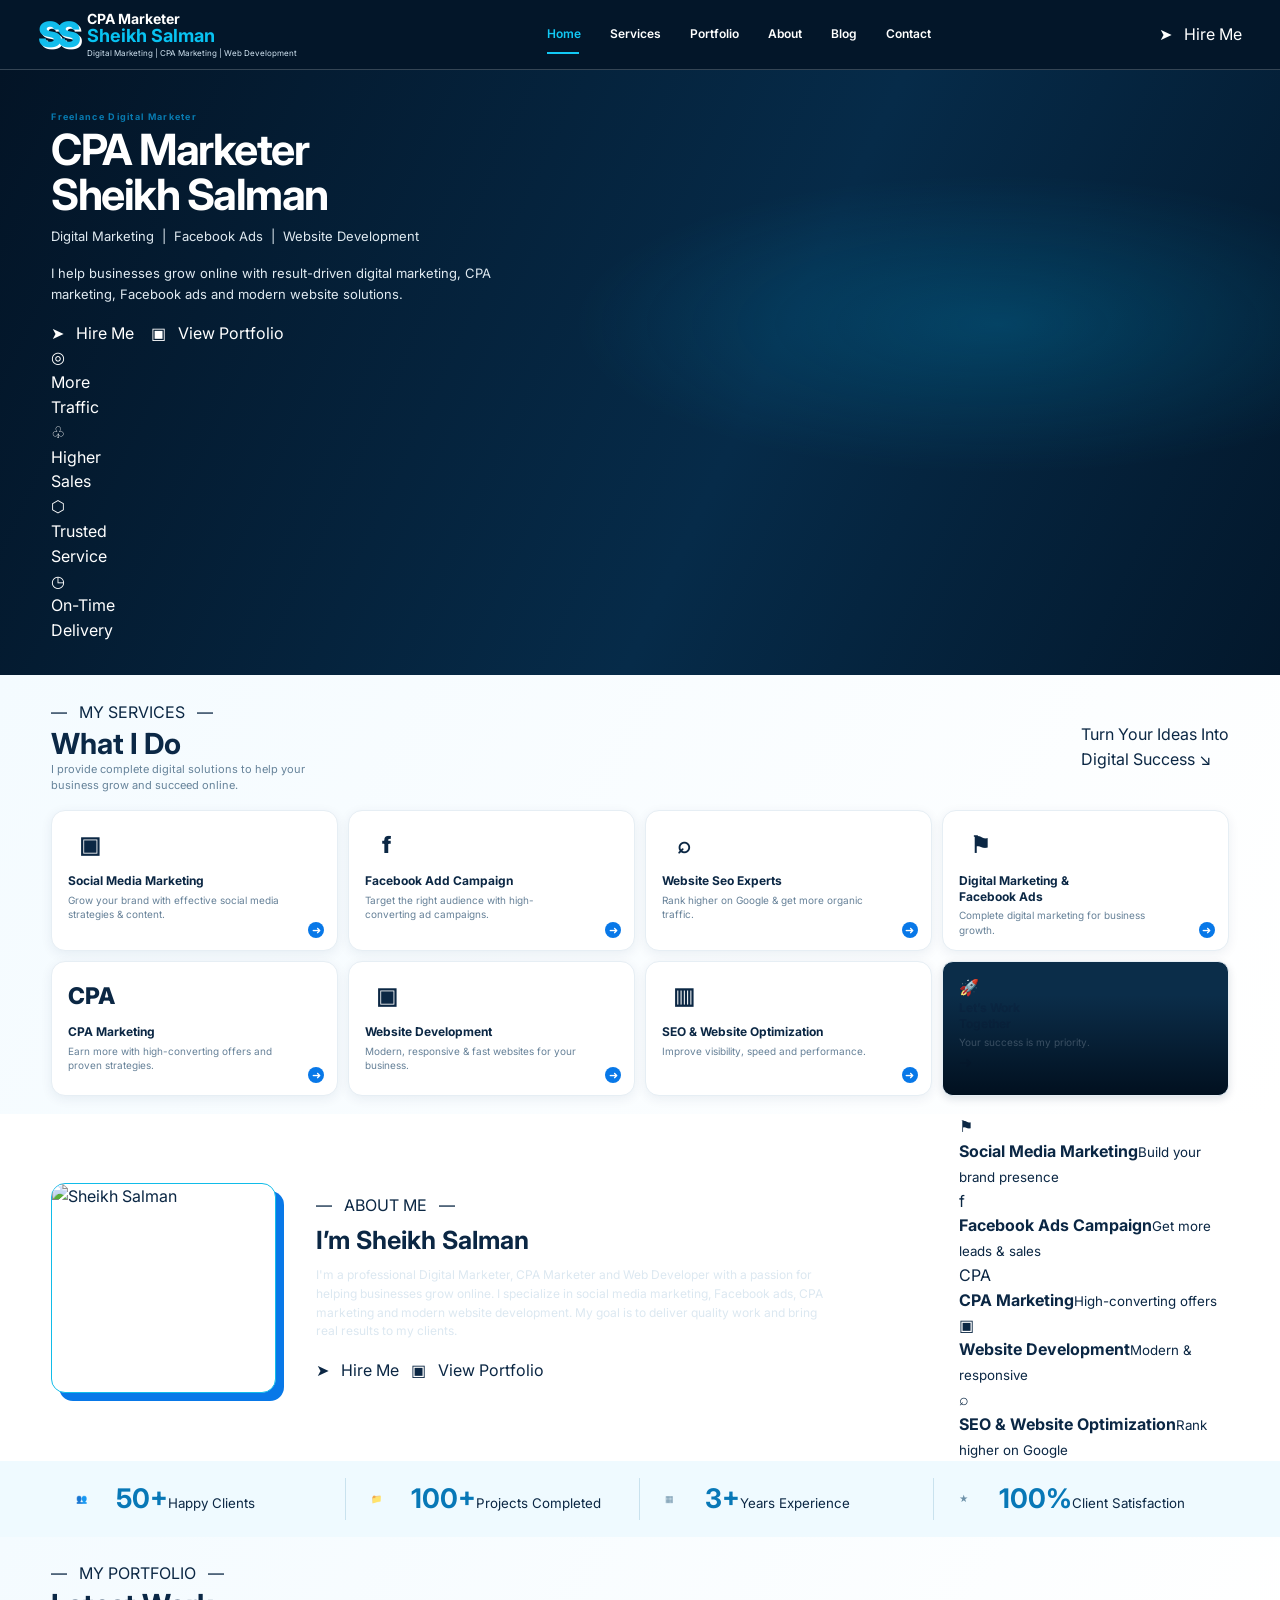
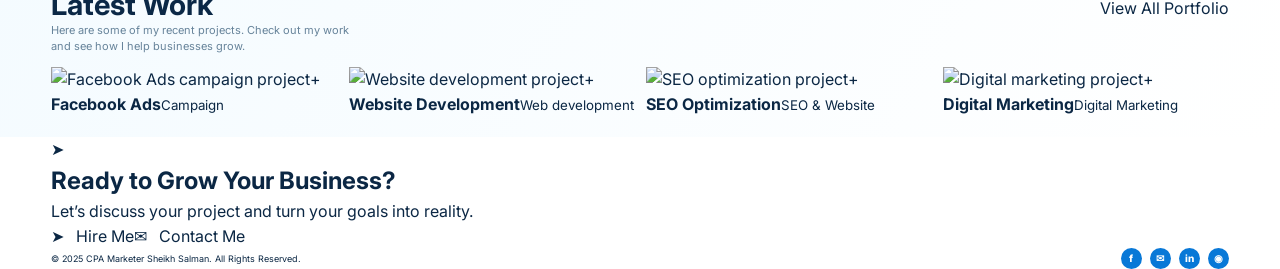
==== index.html @ 506dff0a "Refactor index.html and remove unused scripts Removed Google Analytics and Firebase login scripts. U" ====
<!DOCTYPE html>
<html lang="en">
<head>
  <meta charset="UTF-8">
  <meta name="viewport" content="width=device-width, initial-scale=1.0">
  <meta name="description" content="CPA Marketer Sheikh Salman — Digital Marketing, Facebook Ads, CPA Marketing and Website Development.">
  <meta name="theme-color" content="#031a2d">
  <title>CPA Marketer Sheikh Salman | Digital Marketing</title>
  <link rel="preconnect" href="https://fonts.googleapis.com">
  <link rel="preconnect" href="https://fonts.gstatic.com" crossorigin>
  <link href="https://fonts.googleapis.com/css2?family=Inter:wght@400;500;600;700;800&display=swap" rel="stylesheet">
  <link rel="stylesheet" href="style.css">
</head>
<body>
  <header class="site-header">
    <div class="container nav-wrap">
      <a class="brand" href="#home" aria-label="CPA Marketer Sheikh Salman home">
        <span class="brand-mark">SS</span>
        <span class="brand-copy"><strong>CPA Marketer</strong><b>Sheikh Salman</b><small>Digital Marketing | CPA Marketing | Web Development</small></span>
      </a>
      <button class="menu-toggle" aria-label="Toggle navigation" aria-expanded="false">☰</button>
      <nav class="main-nav" aria-label="Main navigation">
        <a class="active" href="#home">Home</a><a href="#services">Services</a><a href="#portfolio">Portfolio</a><a href="#about">About</a><a href="#blog">Blog</a><a href="#contact">Contact</a>
      </nav>
      <a class="button button-primary nav-hire" href="#contact">➤ &nbsp; Hire Me</a>
    </div>
  </header>

  <main>
    <section class="hero" id="home">
      <div class="hero-bg"></div>
      <div class="container hero-inner">
        <div class="hero-copy">
          <span class="eyebrow"><i></i> Freelance Digital Marketer</span>
          <h1>CPA Marketer<br><span>Sheikh Salman</span></h1>
          <p class="hero-specialties">Digital Marketing&nbsp; | &nbsp;Facebook Ads&nbsp; | &nbsp;Website Development</p>
          <p class="hero-description">I help businesses grow online with result-driven digital marketing, CPA marketing, Facebook ads and modern website solutions.</p>
          <div class="hero-actions"><a class="button button-primary" href="#contact">➤ &nbsp; Hire Me</a><a class="button button-outline" href="#portfolio">▣ &nbsp; View Portfolio</a></div>
          <div class="benefits">
            <div><span>◎</span><p>More<br>Traffic</p></div><div><span>♧</span><p>Higher<br>Sales</p></div><div><span>⬡</span><p>Trusted<br>Service</p></div><div><span>◷</span><p>On-Time<br>Delivery</p></div>
          </div>
        </div>
        <div class="hero-person" role="img" aria-label="Digital marketer working at a laptop"></div>
      </div>
    </section>

    <section class="services section-light" id="services">
      <div class="container">
        <div class="section-heading">
          <div><span class="section-kicker">— &nbsp; MY SERVICES &nbsp; —</span><h2>What <span>I Do</span></h2><p>I provide complete digital solutions to help your<br class="desktop-only"> business grow and succeed online.</p></div>
          <div class="hand-note">Turn Your Ideas Into<br>Digital Success <span>↘</span></div>
        </div>
        <div class="service-grid">
          <article class="service-card"><span class="service-icon social">▣</span><h3>Social Media Marketing</h3><p>Grow your brand with effective social media strategies &amp; content.</p><a href="#contact" aria-label="Social Media Marketing details">➜</a></article>
          <article class="service-card"><span class="service-icon facebook">f</span><h3>Facebook Add Campaign</h3><p>Target the right audience with high-converting ad campaigns.</p><a href="#contact" aria-label="Facebook Add Campaign details">➜</a></article>
          <article class="service-card"><span class="service-icon seo">⌕</span><h3>Website Seo Experts</h3><p>Rank higher on Google &amp; get more organic traffic.</p><a href="#contact" aria-label="Website SEO details">➜</a></article>
          <article class="service-card"><span class="service-icon ads">⚑</span><h3>Digital Marketing &amp;<br>Facebook Ads</h3><p>Complete digital marketing for business growth.</p><a href="#contact" aria-label="Digital Marketing details">➜</a></article>
          <article class="service-card"><span class="service-icon cpa">CPA</span><h3>CPA Marketing</h3><p>Earn more with high-converting offers and proven strategies.</p><a href="#contact" aria-label="CPA Marketing details">➜</a></article>
          <article class="service-card"><span class="service-icon web">▣</span><h3>Website Development</h3><p>Modern, responsive &amp; fast websites for your business.</p><a href="#contact" aria-label="Website Development details">➜</a></article>
          <article class="service-card"><span class="service-icon optimize">▥</span><h3>SEO &amp; Website Optimization</h3><p>Improve visibility, speed and performance.</p><a href="#contact" aria-label="SEO Optimization details">➜</a></article>
          <a class="service-card work-card" href="#contact"><span class="rocket">🚀</span><h3>Let’s Work<br>Together</h3><p>Your success is my priority.</p><span class="round-arrow">➜</span></a>
        </div>
      </div>
    </section>

    <section class="about" id="about">
      <div class="container about-layout">
        <div class="about-photo"><img src="assets/about-portrait.jpg" alt="Sheikh Salman"><span>Sheikh Salman</span></div>
        <div class="about-copy"><span class="section-kicker">— &nbsp; ABOUT ME &nbsp; —</span><h2>I’m <span>Sheikh Salman</span></h2><p>I'm a professional Digital Marketer, CPA Marketer and Web Developer with a passion for helping businesses grow online. I specialize in social media marketing, Facebook ads, CPA marketing and modern website development. My goal is to deliver quality work and bring real results to my clients.</p><div class="about-actions"><a class="button button-primary" href="#contact">➤ &nbsp; Hire Me</a><a class="button button-outline" href="#portfolio">▣ &nbsp; View Portfolio</a></div></div>
        <div class="about-services">
          <div><span class="mini-icon pink">⚑</span><p><b>Social Media Marketing</b><small>Build your brand presence</small></p></div>
          <div><span class="mini-icon blue">f</span><p><b>Facebook Ads Campaign</b><small>Get more leads &amp; sales</small></p></div>
          <div><span class="mini-icon green">CPA</span><p><b>CPA Marketing</b><small>High-converting offers</small></p></div>
          <div><span class="mini-icon purple">▣</span><p><b>Website Development</b><small>Modern &amp; responsive</small></p></div>
          <div><span class="mini-icon orange">⌕</span><p><b>SEO &amp; Website Optimization</b><small>Rank higher on Google</small></p></div>
        </div>
      </div>
    </section>

    <section class="stats">
      <div class="container stats-grid"><div><span>👥</span><p><b>50+</b><small>Happy Clients</small></p></div><div><span>📁</span><p><b>100+</b><small>Projects Completed</small></p></div><div><span>▦</span><p><b>3+</b><small>Years Experience</small></p></div><div><span>★</span><p><b>100%</b><small>Client Satisfaction</small></p></div></div>
    </section>

    <section class="portfolio section-light" id="portfolio">
      <div class="container">
        <div class="portfolio-heading"><div><span class="section-kicker">— &nbsp; MY PORTFOLIO &nbsp; —</span><h2>Latest Work</h2><p>Here are some of my recent projects. Check out my work<br class="desktop-only"> and see how I help businesses grow.</p></div><a class="button button-small" href="#contact">View All Portfolio</a></div>
        <div class="portfolio-grid">
          <a class="portfolio-card" href="#contact"><img src="assets/portfolio-facebook.jpg" alt="Facebook Ads campaign project"><span class="plus">+</span><div><b>Facebook Ads</b><small>Campaign</small></div></a>
          <a class="portfolio-card" href="#contact"><img src="assets/portfolio-web.jpg" alt="Website development project"><span class="plus">+</span><div><b>Website Development</b><small>Web development</small></div></a>
          <a class="portfolio-card" href="#contact"><img src="assets/portfolio-seo.jpg" alt="SEO optimization project"><span class="plus">+</span><div><b>SEO Optimization</b><small>SEO &amp; Website</small></div></a>
          <a class="portfolio-card" href="#contact"><img src="assets/portfolio-marketing.jpg" alt="Digital marketing project"><span class="plus">+</span><div><b>Digital Marketing</b><small>Digital Marketing</small></div></a>
        </div>
      </div>
    </section>

    <section class="contact-strip" id="contact"><div class="container contact-inner"><span class="paper-plane">➤</span><div><h2>Ready to Grow Your Business?</h2><p>Let’s discuss your project and turn your goals into reality.</p></div><div class="contact-actions"><a class="button button-primary" href="https://wa.me/8801337178933" target="_blank" rel="noopener">➤ &nbsp; Hire Me</a><a class="button button-outline" href="mailto:sheikhsalman5896@gmail.com">✉ &nbsp; Contact Me</a></div></div></section>
  </main>

  <footer class="footer" id="blog"><div class="container footer-inner"><p>© 2025 CPA Marketer Sheikh Salman. All Rights Reserved.</p><div class="social-links"><a href="https://www.facebook.com/share/1DzLzzi6yG/" target="_blank" rel="noopener" aria-label="Facebook">f</a><a href="mailto:sheikhsalman5896@gmail.com" aria-label="Email">✉</a><a href="#" aria-label="LinkedIn">in</a><a href="#" aria-label="WhatsApp">◉</a></div></div></footer>
  <script>
    const toggle = document.querySelector('.menu-toggle');
    const nav = document.querySelector('.main-nav');
    toggle.addEventListener('click', () => {
      const opened = nav.classList.toggle('open');
      toggle.setAttribute('aria-expanded', String(opened));
    });
    nav.querySelectorAll('a').forEach(link => link.addEventListener('click', () => {
      nav.classList.remove('open');
      toggle.setAttribute('aria-expanded', 'false');
    }));
  </script>
</body>
</html>
---- style.css ----
@import url('https://fonts.googleapis.com/css2?family=Inter:wght@400;500;600;700;800;900&display=swap');
:root{--navy:#031a30;--navy2:#052641;--cyan:#08b9ed;--blue:#0878e8;--ink:#0b2744;--muted:#55718a;--pale:#f4faff;--white:#fff}
*{box-sizing:border-box;margin:0;padding:0}
html{scroll-behavior:smooth;scroll-padding-top:85px}
body{font-family:Inter,Arial,sans-serif;color:var(--ink);background:#fff;line-height:1.55}
a{text-decoration:none;color:inherit}
.container{width:min(1180px,92%);margin:auto}
.site-header{height:70px;background:#031629;color:#fff;border-bottom:1px solid rgba(255,255,255,.2);position:sticky;top:0;z-index:50}
.nav-wrap{width:min(1240px,94%);height:100%;margin:auto;display:flex;align-items:center;justify-content:space-between;gap:18px}
.brand{display:flex;align-items:center;gap:11px;min-width:280px}
.brand-mark{font-size:35px;font-weight:900;letter-spacing:-5px;color:#11bdec;text-shadow:2px 2px #fff}
.brand-copy{display:flex;flex-direction:column;line-height:1.1}
.brand-copy strong{font-size:14px}.brand-copy b{font-size:18px;color:#08c3f2}.brand-copy small{font-size:8px;color:#d1e4f2;margin-top:3px}
.main-nav{display:flex;align-items:center;gap:29px;font-size:12px;font-weight:600}
.main-nav a{padding:25px 0;position:relative}.main-nav a:hover,.main-nav a.active{color:#12c9f5}.main-nav a.active:after{content:"";height:2px;width:32px;background:#12c9f5;position:absolute;bottom:15px;left:0}
.nav-cta,.btn{display:inline-flex;align-items:center;justify-content:center;gap:7px;border-radius:30px;font-size:12px;font-weight:700;transition:.2s}
.nav-cta{background:linear-gradient(110deg,#08b9ee,#0788ed);color:#fff;padding:10px 20px;white-space:nowrap}
.auth-area{color:#fff}.login-link{border:1px solid #1cbce8;background:transparent;color:#fff;border-radius:20px;padding:7px 12px;font-size:11px;cursor:pointer}.user-label{font-size:10px;margin-right:7px}
.menu-toggle{display:none;background:none;border:0;color:#fff;font-size:26px}
.hero{min-height:390px;position:relative;color:#fff;background:radial-gradient(ellipse at 78% 42%,rgba(0,173,230,.22),transparent 30%),linear-gradient(115deg,#031426 0%,#062b49 58%,#03182c 100%);display:flex;align-items:center;overflow:hidden}
.hero-shade{position:absolute;inset:0;background:linear-gradient(90deg,rgba(1,18,34,.92) 0%,rgba(1,20,38,.82) 42%,rgba(1,20,38,.12) 100%)}
.hero-content{position:relative;z-index:2;display:flex;align-items:center;min-height:390px}
.hero-copy{max-width:570px;padding:32px 0}
.availability{display:inline-flex;align-items:center;gap:8px;padding:5px 14px;border-radius:20px;background:rgba(0,180,220,.18);color:#18d4f6;font-size:11px;margin-bottom:12px}
.availability i{width:8px;height:8px;border-radius:50%;background:#16d77b;box-shadow:0 0 0 4px rgba(22,215,123,.12)}
.hero h1{font-size:43px;line-height:1.04;letter-spacing:-1.5px;margin-bottom:6px}.hero h1 em,.section-heading h2 em,.about-copy h2 em{font-style:normal;color:#08bdec}
.hero h2{font-size:14px;font-weight:600;margin:9px 0}.hero h2 span{color:#08c8f5;padding:0 3px}
.hero-copy>p{font-size:13px;line-height:1.55;color:#e0eaf1;max-width:440px;margin:10px 0 17px}
.hero-actions,.about-actions,.cta-actions{display:flex;gap:17px;flex-wrap:wrap}
.btn{padding:11px 24px;min-width:120px}.btn-primary{background:linear-gradient(110deg,#08bdec,#0788ed);color:#fff;border:1px solid transparent}.btn-primary:hover,.nav-cta:hover{filter:brightness(1.12);transform:translateY(-2px)}
.btn-outline{border:1px solid #fff;color:#fff;background:rgba(1,17,31,.2)}.btn-outline:hover{background:#fff;color:var(--navy)}
.hero-benefits{display:flex;gap:0;margin-top:23px}.hero-benefits>div{display:flex;align-items:center;gap:8px;padding:0 15px;border-right:1px solid rgba(255,255,255,.22);font-size:10px;line-height:1.25}.hero-benefits>div:first-child{padding-left:0}.hero-benefits>div:last-child{border:0}.hero-benefits b{font-size:27px;color:#08c7f3}
.hero-portrait{position:absolute;z-index:1;right:4%;bottom:0;height:96%;width:min(38%,420px);object-fit:cover;object-position:center 12%;background:#fff;border:2px solid rgba(8,185,237,.65);border-bottom:0;border-radius:24px 24px 0 0;box-shadow:0 0 35px rgba(0,0,0,.22)}
.section-light{background:linear-gradient(120deg,#f4fbff,#fff)}
.services{padding:25px 0 18px}.section-heading,.portfolio-heading{display:flex;align-items:center;justify-content:space-between;margin-bottom:16px}
.eyebrow{font-size:9px;letter-spacing:1.3px;color:#087bb1;font-weight:700}
.section-heading h2,.portfolio-heading h2{font-size:29px;line-height:1.15;margin:2px 0;color:#0b2846}.section-heading p,.portfolio-heading p{font-size:11px;color:#66839a;line-height:1.45}

.service-grid{display:grid;grid-template-columns:repeat(4,1fr);gap:10px}
.service-card{min-height:135px;background:#fff;border:1px solid #e6eef4;border-radius:14px;padding:13px 16px;box-shadow:0 3px 12px rgba(10,48,78,.07);position:relative;transition:.2s}
.service-card:hover{transform:translateY(-4px);box-shadow:0 8px 20px rgba(10,48,78,.12)}
.service-icon{width:43px;height:43px;border-radius:50%;display:grid;place-items:center;font-size:23px;font-weight:800;margin-bottom:6px;box-shadow:inset 0 0 0 5px rgba(255,255,255,.55)}
.icon-social{background:#c9e8ff;color:#087ce5}.icon-facebook{background:#d5e8ff;color:#0868db;font-size:30px}.icon-seo{background:#c8f7fa;color:#0785ba}.icon-ads{background:#f0d8ff}.icon-cpa{background:#c8f7dc;color:#05a65a;font-size:13px}.icon-web{background:#e4d7ff;color:#7140d9}.icon-growth{background:#ffe3c2;color:#e77b0a}
.service-card h3{font-size:12px;line-height:1.3;margin-bottom:4px}.service-card p{font-size:10px;line-height:1.45;color:#668198;max-width:220px;padding-right:8px}.service-card>a:not(.round-arrow),.service-card> a{position:absolute;right:13px;bottom:12px;background:#0878e8;color:#fff;width:16px;height:16px;border-radius:50%;display:grid;place-items:center;font-size:11px}
.service-invite{border:1px solid #91d9f4;background:#f1fbff;text-align:center;display:flex;flex-direction:column;align-items:center;justify-content:center}.service-invite .rocket{font-size:27px}.service-invite h3{font-size:16px}.service-invite p{padding:0}.service-invite .round-arrow{position:static;width:25px;height:25px;font-size:15px;margin-top:7px}
.about-section{background:linear-gradient(110deg,#031a30,#052b49);color:#fff;padding:22px 0}
.about-layout{display:grid;grid-template-columns:225px 1fr 270px;gap:40px;align-items:center}
.about-photo{height:210px;border-radius:14px;overflow:hidden;position:relative;border:1px solid #11bce9;background:#fff;box-shadow:8px 8px 0 #0878e8}.about-photo img{width:100%;height:100%;display:block;object-fit:cover;object-position:center 12%}

.about-copy .eyebrow{color:#18c9ef}.about-copy h2{font-size:25px;margin:3px 0 7px}.about-copy p{font-size:12px;line-height:1.55;color:#dce8f1;max-width:520px}.about-actions{margin-top:17px;gap:12px}.about-actions .btn{padding:9px 19px}
.skill-list{display:grid;gap:9px}.skill-list>div{display:flex;align-items:center;gap:12px}.skill-icon{font-style:normal;width:36px;height:36px;display:grid;place-items:center;border-radius:12px;font-size:17px;font-weight:800;color:#fff}.skill-icon.pink{background:#e843a9}.skill-icon.blue{background:#0877dc;font-size:26px}.skill-icon.green{background:#08b66c;font-size:10px}.skill-icon.purple{background:#7651df}.skill-icon.orange{background:#ef8b20}.skill-list span{display:flex;flex-direction:column}.skill-list b{font-size:11px}.skill-list small{font-size:9px;color:#c1d5e3}
.stats{background:#effaff;padding:17px 0}.stats-grid{display:grid;grid-template-columns:repeat(4,1fr)}.stats-grid>div{display:grid;grid-template-columns:40px auto;grid-template-rows:auto auto;align-items:center;padding:0 25px;border-right:1px solid #c9e2ee}.stats-grid>div:last-child{border:0}.stats-grid b{grid-row:1/3;font-size:27px;color:#0878b7}.stats-grid strong{font-size:19px;line-height:1.2}.stats-grid span{font-size:9px;color:#6d91a9}
.portfolio{padding:24px 0 20px}.portfolio-heading{margin-bottom:12px}.btn-small-outline{border:1px solid #0878e8;color:#0878e8;padding:8px 19px;font-size:10px}
.portfolio-grid{display:grid;grid-template-columns:repeat(4,1fr);gap:12px}.work-card{height:115px;border-radius:11px;overflow:hidden;position:relative;background-color:#0b2d49;background-size:cover;background-position:center;box-shadow:0 3px 9px rgba(0,30,60,.13)}
.work-card:before{content:"";position:absolute;inset:0;background:linear-gradient(0deg,rgba(0,13,27,.9),transparent 75%)}.work-one{background-image:url('portfolio-1.jpg'),linear-gradient(135deg,#087ab7,#09233e)}.work-two{background-image:url('portfolio-2.jpg'),linear-gradient(135deg,#176e95,#071e36)}.work-three{background-image:url('portfolio-3.jpg'),linear-gradient(135deg,#4389a8,#10233a)}.work-four{background-image:radial-gradient(circle at 72% 28%,rgba(14,197,240,.6),transparent 24%),linear-gradient(135deg,#0c7eb4,#071e36)}
.work-card>div{position:absolute;bottom:9px;left:12px;color:#fff;display:flex;flex-direction:column;font-size:10px;line-height:1.35}.work-card small{font-size:9px;color:#d2e3ed}.work-plus{position:absolute;right:8px;top:7px;background:#042844;color:#fff;border-radius:50%;width:22px;height:22px;text-align:center;line-height:22px;z-index:1}
.blog-strip{background:#f0faff;padding:10px 0}.blog-inner{display:flex;align-items:center;gap:18px;font-size:11px}.blog-inner p{font-weight:700}.blog-inner>a{color:#0878e8;font-weight:700;margin-left:auto}
.contact-cta{background:linear-gradient(110deg,#031a30,#053253);color:#fff;padding:17px 0;border-bottom:1px solid #0878b8}.cta-inner{display:flex;align-items:center;justify-content:space-between;gap:20px}.cta-copy{display:flex;align-items:center;gap:14px}.cta-plane{font-size:34px;color:#08bdec}.cta-copy span:last-child{display:flex;flex-direction:column}.cta-copy b{font-size:14px}.cta-copy small{font-size:10px;color:#d2e2ed}.cta-actions{gap:12px}.cta-actions .btn{min-width:155px;padding:9px 18px}
.site-footer{background:#031629;color:#d8e6ef;padding:12px 0}.footer-inner{display:flex;align-items:center;justify-content:space-between;font-size:9px}.social-links{display:flex;gap:8px}.social-links a{width:21px;height:21px;border-radius:50%;background:#0878d7;color:#fff;display:grid;place-items:center;font-weight:800;font-size:10px}

@media(max-width:1000px){.brand{min-width:220px}.main-nav{gap:15px}.about-layout{grid-template-columns:190px 1fr 230px;gap:22px}.hero{background-position:58% center}}
@media(max-width:760px){.site-header{height:64px}.brand{min-width:0}.brand-mark{font-size:29px}.brand-copy strong{font-size:11px}.brand-copy b{font-size:15px}.brand-copy small{font-size:7px}.menu-toggle{display:block;margin-left:auto}.main-nav{display:none;position:absolute;top:64px;left:0;right:0;background:#031629;padding:10px 5%;flex-direction:column;align-items:stretch;gap:0;box-shadow:0 8px 15px #0018}.main-nav.open{display:flex}.main-nav a{padding:11px 5px;border-bottom:1px solid #17344c}.main-nav a.active:after{display:none}.nav-cta{padding:8px 12px;font-size:10px}.auth-area{display:none}
.hero,.hero-content{min-height:470px}.hero-portrait{right:0;width:52%;height:78%;opacity:.48;border-radius:18px 0 0 0}.hero-shade{background:linear-gradient(90deg,rgba(1,18,34,.98) 0%,rgba(1,20,38,.88) 58%,rgba(1,20,38,.48) 100%)}.hero-copy{max-width:480px;position:relative;z-index:2}.hero h1{font-size:37px}.hero h2{font-size:12px}.hero-copy>p{font-size:12px;max-width:390px}.hero-benefits>div{padding:0 9px;font-size:9px}.hero-benefits b{font-size:22px}
.service-grid{grid-template-columns:repeat(2,1fr)}.service-card{min-height:145px}.hand-note{display:none}
.about-layout{grid-template-columns:155px 1fr;gap:20px}.about-photo{height:190px}.skill-list{grid-column:1/-1;grid-template-columns:repeat(2,1fr);gap:12px}.about-copy h2{font-size:22px}.about-copy p{font-size:11px}
.stats-grid>div{padding:0 10px;grid-template-columns:30px auto}.stats-grid b{font-size:21px}.stats-grid strong{font-size:16px}.stats-grid span{font-size:8px}
.portfolio-grid{grid-template-columns:repeat(2,1fr)}.work-card{height:125px}.blog-inner{flex-wrap:wrap;gap:5px 12px}.blog-inner>a{margin-left:0}
.cta-inner{align-items:flex-start;flex-direction:column}.cta-actions{width:100%}.cta-actions .btn{flex:1}.footer-inner{gap:12px;flex-wrap:wrap}
}
@media(max-width:430px){.brand-copy small{max-width:175px;white-space:nowrap;overflow:hidden;text-overflow:ellipsis}.nav-cta{padding:8px 10px}.nav-cta span{display:none}
.hero,.hero-content{min-height:480px}.hero-portrait{width:58%;height:72%;opacity:.38}.hero h1{font-size:33px}.hero h2{font-size:10px}.hero-benefits{gap:0}.hero-benefits>div{padding:0 6px;gap:4px;font-size:8px}.hero-benefits b{font-size:19px}
.section-heading h2,.portfolio-heading h2{font-size:25px}.service-grid{gap:8px}.service-card{padding:11px;min-height:150px}.service-card h3{font-size:11px}.service-card p{font-size:9px}
.about-layout{grid-template-columns:1fr;gap:16px}.about-photo{width:180px;height:190px;margin:auto}.about-copy{text-align:center}.about-actions{justify-content:center}.skill-list{grid-template-columns:1fr 1fr}.skill-list>div{gap:7px}.skill-icon{width:31px;height:31px;font-size:14px}.skill-list b{font-size:9px}.skill-list small{font-size:8px}
.stats-grid{grid-template-columns:repeat(2,1fr);gap:14px}.stats-grid>div:nth-child(2){border:0}.stats-grid>div{padding:0 8px}
.portfolio-heading{align-items:flex-end}.portfolio-heading p{font-size:9px}.btn-small-outline{padding:7px 10px;font-size:9px;white-space:nowrap}.portfolio-grid{gap:8px}.work-card{height:110px}.cta-actions{gap:8px}.cta-actions .btn{min-width:0;padding:9px 10px;font-size:10px}.footer-inner{justify-content:center;text-align:center}
}
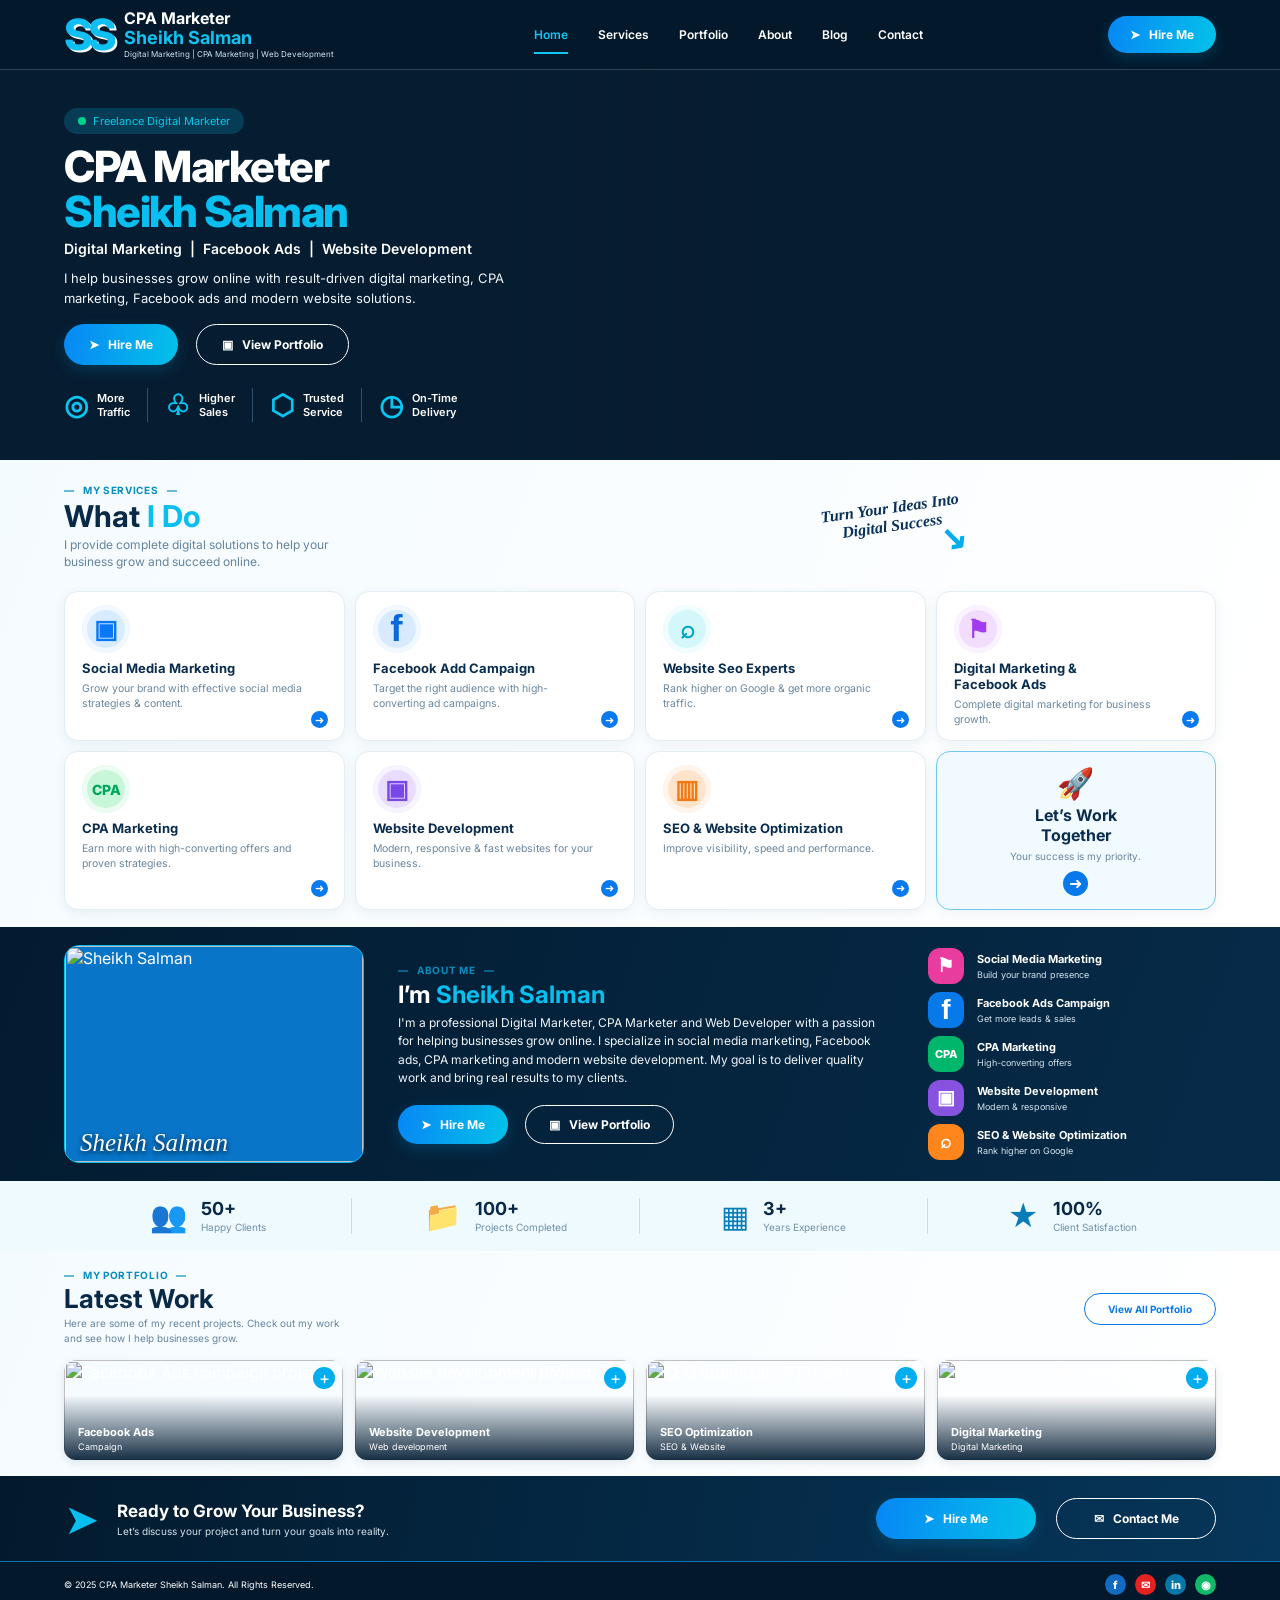
==== commit 6d9155bb: "Fix HTML doctype declaration" ====
--- a/index.html
+++ b/index.html
@@ -1,4 +1,3 @@
-<!DOCTYPE html>
 <html lang="en">
 <head>
   <meta charset="UTF-8">
--- a/style.css
+++ b/style.css
@@ -1,76 +1,104 @@
-@import url('https://fonts.googleapis.com/css2?family=Inter:wght@400;500;600;700;800;900&display=swap');
-:root{--navy:#031a30;--navy2:#052641;--cyan:#08b9ed;--blue:#0878e8;--ink:#0b2744;--muted:#55718a;--pale:#f4faff;--white:#fff}
-*{box-sizing:border-box;margin:0;padding:0}
-html{scroll-behavior:smooth;scroll-padding-top:85px}
-body{font-family:Inter,Arial,sans-serif;color:var(--ink);background:#fff;line-height:1.55}
+*{box-sizing:border-box}
+:root{--navy:#031b30;--navy2:#05243d;--cyan:#08b9ee;--blue:#0875ed;--ink:#102b49;--muted:#66829b;--pale:#f3faff}
+html{scroll-behavior:smooth}
+body{margin:0;font-family:Inter,Arial,sans-serif;color:var(--ink);background:#fff}
 a{text-decoration:none;color:inherit}
-.container{width:min(1180px,92%);margin:auto}
-.site-header{height:70px;background:#031629;color:#fff;border-bottom:1px solid rgba(255,255,255,.2);position:sticky;top:0;z-index:50}
-.nav-wrap{width:min(1240px,94%);height:100%;margin:auto;display:flex;align-items:center;justify-content:space-between;gap:18px}
-.brand{display:flex;align-items:center;gap:11px;min-width:280px}
-.brand-mark{font-size:35px;font-weight:900;letter-spacing:-5px;color:#11bdec;text-shadow:2px 2px #fff}
+.container{width:min(1160px,90%);margin:0 auto}
+.site-header{height:70px;background:#03182b;color:#fff;border-bottom:1px solid rgba(255,255,255,.18);position:relative;z-index:10}
+.nav-wrap{height:100%;display:flex;align-items:center;justify-content:space-between;gap:22px}
+.brand{display:flex;align-items:center;gap:12px;min-width:285px}
+.brand-mark{font-size:43px;line-height:1;font-weight:800;letter-spacing:-5px;color:#10bff1;text-shadow:2px 2px #fff}
 .brand-copy{display:flex;flex-direction:column;line-height:1.1}
-.brand-copy strong{font-size:14px}.brand-copy b{font-size:18px;color:#08c3f2}.brand-copy small{font-size:8px;color:#d1e4f2;margin-top:3px}
-.main-nav{display:flex;align-items:center;gap:29px;font-size:12px;font-weight:600}
-.main-nav a{padding:25px 0;position:relative}.main-nav a:hover,.main-nav a.active{color:#12c9f5}.main-nav a.active:after{content:"";height:2px;width:32px;background:#12c9f5;position:absolute;bottom:15px;left:0}
-.nav-cta,.btn{display:inline-flex;align-items:center;justify-content:center;gap:7px;border-radius:30px;font-size:12px;font-weight:700;transition:.2s}
-.nav-cta{background:linear-gradient(110deg,#08b9ee,#0788ed);color:#fff;padding:10px 20px;white-space:nowrap}
-.auth-area{color:#fff}.login-link{border:1px solid #1cbce8;background:transparent;color:#fff;border-radius:20px;padding:7px 12px;font-size:11px;cursor:pointer}.user-label{font-size:10px;margin-right:7px}
-.menu-toggle{display:none;background:none;border:0;color:#fff;font-size:26px}
-.hero{min-height:390px;position:relative;color:#fff;background:radial-gradient(ellipse at 78% 42%,rgba(0,173,230,.22),transparent 30%),linear-gradient(115deg,#031426 0%,#062b49 58%,#03182c 100%);display:flex;align-items:center;overflow:hidden}
-.hero-shade{position:absolute;inset:0;background:linear-gradient(90deg,rgba(1,18,34,.92) 0%,rgba(1,20,38,.82) 42%,rgba(1,20,38,.12) 100%)}
-.hero-content{position:relative;z-index:2;display:flex;align-items:center;min-height:390px}
-.hero-copy{max-width:570px;padding:32px 0}
-.availability{display:inline-flex;align-items:center;gap:8px;padding:5px 14px;border-radius:20px;background:rgba(0,180,220,.18);color:#18d4f6;font-size:11px;margin-bottom:12px}
-.availability i{width:8px;height:8px;border-radius:50%;background:#16d77b;box-shadow:0 0 0 4px rgba(22,215,123,.12)}
-.hero h1{font-size:43px;line-height:1.04;letter-spacing:-1.5px;margin-bottom:6px}.hero h1 em,.section-heading h2 em,.about-copy h2 em{font-style:normal;color:#08bdec}
-.hero h2{font-size:14px;font-weight:600;margin:9px 0}.hero h2 span{color:#08c8f5;padding:0 3px}
-.hero-copy>p{font-size:13px;line-height:1.55;color:#e0eaf1;max-width:440px;margin:10px 0 17px}
-.hero-actions,.about-actions,.cta-actions{display:flex;gap:17px;flex-wrap:wrap}
-.btn{padding:11px 24px;min-width:120px}.btn-primary{background:linear-gradient(110deg,#08bdec,#0788ed);color:#fff;border:1px solid transparent}.btn-primary:hover,.nav-cta:hover{filter:brightness(1.12);transform:translateY(-2px)}
-.btn-outline{border:1px solid #fff;color:#fff;background:rgba(1,17,31,.2)}.btn-outline:hover{background:#fff;color:var(--navy)}
-.hero-benefits{display:flex;gap:0;margin-top:23px}.hero-benefits>div{display:flex;align-items:center;gap:8px;padding:0 15px;border-right:1px solid rgba(255,255,255,.22);font-size:10px;line-height:1.25}.hero-benefits>div:first-child{padding-left:0}.hero-benefits>div:last-child{border:0}.hero-benefits b{font-size:27px;color:#08c7f3}
-.hero-portrait{position:absolute;z-index:1;right:4%;bottom:0;height:96%;width:min(38%,420px);object-fit:cover;object-position:center 12%;background:#fff;border:2px solid rgba(8,185,237,.65);border-bottom:0;border-radius:24px 24px 0 0;box-shadow:0 0 35px rgba(0,0,0,.22)}
-.section-light{background:linear-gradient(120deg,#f4fbff,#fff)}
-.services{padding:25px 0 18px}.section-heading,.portfolio-heading{display:flex;align-items:center;justify-content:space-between;margin-bottom:16px}
-.eyebrow{font-size:9px;letter-spacing:1.3px;color:#087bb1;font-weight:700}
-.section-heading h2,.portfolio-heading h2{font-size:29px;line-height:1.15;margin:2px 0;color:#0b2846}.section-heading p,.portfolio-heading p{font-size:11px;color:#66839a;line-height:1.45}
-
+.brand-copy strong{font-size:16px}.brand-copy b{font-size:18px;color:#11c2f1}.brand-copy small{font-size:8px;margin-top:3px;color:#d5e7f4}
+.main-nav{display:flex;align-items:center;gap:30px;font-size:12px;font-weight:600}
+.main-nav a{height:70px;display:flex;align-items:center;position:relative}
+.main-nav a.active,.main-nav a:hover{color:#10c6f5}
+.main-nav a.active:after{content:"";height:2px;background:#10c6f5;position:absolute;bottom:16px;left:0;right:0}
+.button{display:inline-flex;align-items:center;justify-content:center;gap:7px;padding:12px 25px;border-radius:28px;font-size:12px;font-weight:700;white-space:nowrap;transition:.2s}
+.button-primary{background:linear-gradient(100deg,#0787f5,#04c2e9);color:#fff;box-shadow:0 5px 15px #00a8e833}
+.button-primary:hover{transform:translateY(-2px);filter:brightness(1.08)}
+.button-outline{border:1px solid #fff;color:#fff;background:transparent}
+.button-outline:hover{background:#fff;color:#06233a}
+.nav-hire{padding:11px 22px}
+.menu-toggle{display:none;background:none;color:white;border:0;font-size:25px}
+.hero{height:390px;background:#061c30;color:#fff;position:relative;overflow:hidden}
+.hero-bg{position:absolute;inset:0 0 0 36%;background:linear-gradient(90deg,#061c30 0%,transparent 35%),url("assets/hero-office.jpg") center/cover no-repeat;opacity:.88}
+.hero-inner{height:100%;position:relative;display:flex;align-items:center}
+.hero-copy{width:54%;position:relative;z-index:2;padding:10px 0}
+.eyebrow{display:inline-flex;align-items:center;gap:7px;background:#063c55;color:#08c8e9;padding:6px 14px;border-radius:20px;font-size:11px;margin-bottom:10px}
+.eyebrow i{width:8px;height:8px;background:#00d28d;border-radius:50%}
+.hero h1{font-size:43px;line-height:1.04;letter-spacing:-1.5px;margin:0 0 7px;font-weight:800}
+.hero h1 span,.section-heading h2 span,.about-copy h2 span{color:#08bff0}
+.hero-specialties{font-size:14px;font-weight:600;margin:0 0 12px}
+.hero-description{font-size:13px;line-height:1.5;max-width:440px;margin:0 0 16px;color:#f0f6fb}
+.hero-actions{display:flex;gap:18px}
+.benefits{display:flex;gap:0;margin-top:23px}
+.benefits>div{display:flex;align-items:center;gap:9px;padding:0 17px;border-right:1px solid #31516a}
+.benefits>div:first-child{padding-left:0}.benefits>div:last-child{border:0}
+.benefits span{font-size:28px;color:#08c5f4;font-weight:700}.benefits p{font-size:11px;line-height:1.3;margin:0;font-weight:600}
+.hero-person{position:absolute;right:-8px;bottom:0;width:51%;height:100%;background:url("assets/hero-portrait.jpg") center bottom/contain no-repeat;z-index:1}
+.section-light{background:linear-gradient(110deg,#f4fbff,#fff)}
+.services{padding:24px 0 17px}
+.section-heading{display:flex;justify-content:space-between;align-items:center;margin-bottom:17px}
+.section-kicker{font-size:10px;color:#078dc1;font-weight:700;letter-spacing:.7px}
+.section-heading h2,.portfolio-heading h2{font-size:30px;margin:4px 0 1px;line-height:1.1;color:#092947}
+.section-heading p,.portfolio-heading p{font-size:12px;line-height:1.45;color:#66849d;margin:3px 0}
+.hand-note{font-family:cursive;font-style:italic;font-weight:700;color:#0a3159;transform:rotate(-8deg);font-size:16px;margin-right:22%;text-align:center}
+.hand-note span{display:block;color:#05aee8;font-size:34px;line-height:.7;text-align:right}
 .service-grid{display:grid;grid-template-columns:repeat(4,1fr);gap:10px}
-.service-card{min-height:135px;background:#fff;border:1px solid #e6eef4;border-radius:14px;padding:13px 16px;box-shadow:0 3px 12px rgba(10,48,78,.07);position:relative;transition:.2s}
-.service-card:hover{transform:translateY(-4px);box-shadow:0 8px 20px rgba(10,48,78,.12)}
-.service-icon{width:43px;height:43px;border-radius:50%;display:grid;place-items:center;font-size:23px;font-weight:800;margin-bottom:6px;box-shadow:inset 0 0 0 5px rgba(255,255,255,.55)}
-.icon-social{background:#c9e8ff;color:#087ce5}.icon-facebook{background:#d5e8ff;color:#0868db;font-size:30px}.icon-seo{background:#c8f7fa;color:#0785ba}.icon-ads{background:#f0d8ff}.icon-cpa{background:#c8f7dc;color:#05a65a;font-size:13px}.icon-web{background:#e4d7ff;color:#7140d9}.icon-growth{background:#ffe3c2;color:#e77b0a}
-.service-card h3{font-size:12px;line-height:1.3;margin-bottom:4px}.service-card p{font-size:10px;line-height:1.45;color:#668198;max-width:220px;padding-right:8px}.service-card>a:not(.round-arrow),.service-card> a{position:absolute;right:13px;bottom:12px;background:#0878e8;color:#fff;width:16px;height:16px;border-radius:50%;display:grid;place-items:center;font-size:11px}
-.service-invite{border:1px solid #91d9f4;background:#f1fbff;text-align:center;display:flex;flex-direction:column;align-items:center;justify-content:center}.service-invite .rocket{font-size:27px}.service-invite h3{font-size:16px}.service-invite p{padding:0}.service-invite .round-arrow{position:static;width:25px;height:25px;font-size:15px;margin-top:7px}
-.about-section{background:linear-gradient(110deg,#031a30,#052b49);color:#fff;padding:22px 0}
-.about-layout{display:grid;grid-template-columns:225px 1fr 270px;gap:40px;align-items:center}
-.about-photo{height:210px;border-radius:14px;overflow:hidden;position:relative;border:1px solid #11bce9;background:#fff;box-shadow:8px 8px 0 #0878e8}.about-photo img{width:100%;height:100%;display:block;object-fit:cover;object-position:center 12%}
-
-.about-copy .eyebrow{color:#18c9ef}.about-copy h2{font-size:25px;margin:3px 0 7px}.about-copy p{font-size:12px;line-height:1.55;color:#dce8f1;max-width:520px}.about-actions{margin-top:17px;gap:12px}.about-actions .btn{padding:9px 19px}
-.skill-list{display:grid;gap:9px}.skill-list>div{display:flex;align-items:center;gap:12px}.skill-icon{font-style:normal;width:36px;height:36px;display:grid;place-items:center;border-radius:12px;font-size:17px;font-weight:800;color:#fff}.skill-icon.pink{background:#e843a9}.skill-icon.blue{background:#0877dc;font-size:26px}.skill-icon.green{background:#08b66c;font-size:10px}.skill-icon.purple{background:#7651df}.skill-icon.orange{background:#ef8b20}.skill-list span{display:flex;flex-direction:column}.skill-list b{font-size:11px}.skill-list small{font-size:9px;color:#c1d5e3}
-.stats{background:#effaff;padding:17px 0}.stats-grid{display:grid;grid-template-columns:repeat(4,1fr)}.stats-grid>div{display:grid;grid-template-columns:40px auto;grid-template-rows:auto auto;align-items:center;padding:0 25px;border-right:1px solid #c9e2ee}.stats-grid>div:last-child{border:0}.stats-grid b{grid-row:1/3;font-size:27px;color:#0878b7}.stats-grid strong{font-size:19px;line-height:1.2}.stats-grid span{font-size:9px;color:#6d91a9}
-.portfolio{padding:24px 0 20px}.portfolio-heading{margin-bottom:12px}.btn-small-outline{border:1px solid #0878e8;color:#0878e8;padding:8px 19px;font-size:10px}
-.portfolio-grid{display:grid;grid-template-columns:repeat(4,1fr);gap:12px}.work-card{height:115px;border-radius:11px;overflow:hidden;position:relative;background-color:#0b2d49;background-size:cover;background-position:center;box-shadow:0 3px 9px rgba(0,30,60,.13)}
-.work-card:before{content:"";position:absolute;inset:0;background:linear-gradient(0deg,rgba(0,13,27,.9),transparent 75%)}.work-one{background-image:url('portfolio-1.jpg'),linear-gradient(135deg,#087ab7,#09233e)}.work-two{background-image:url('portfolio-2.jpg'),linear-gradient(135deg,#176e95,#071e36)}.work-three{background-image:url('portfolio-3.jpg'),linear-gradient(135deg,#4389a8,#10233a)}.work-four{background-image:radial-gradient(circle at 72% 28%,rgba(14,197,240,.6),transparent 24%),linear-gradient(135deg,#0c7eb4,#071e36)}
-.work-card>div{position:absolute;bottom:9px;left:12px;color:#fff;display:flex;flex-direction:column;font-size:10px;line-height:1.35}.work-card small{font-size:9px;color:#d2e3ed}.work-plus{position:absolute;right:8px;top:7px;background:#042844;color:#fff;border-radius:50%;width:22px;height:22px;text-align:center;line-height:22px;z-index:1}
-.blog-strip{background:#f0faff;padding:10px 0}.blog-inner{display:flex;align-items:center;gap:18px;font-size:11px}.blog-inner p{font-weight:700}.blog-inner>a{color:#0878e8;font-weight:700;margin-left:auto}
-.contact-cta{background:linear-gradient(110deg,#031a30,#053253);color:#fff;padding:17px 0;border-bottom:1px solid #0878b8}.cta-inner{display:flex;align-items:center;justify-content:space-between;gap:20px}.cta-copy{display:flex;align-items:center;gap:14px}.cta-plane{font-size:34px;color:#08bdec}.cta-copy span:last-child{display:flex;flex-direction:column}.cta-copy b{font-size:14px}.cta-copy small{font-size:10px;color:#d2e2ed}.cta-actions{gap:12px}.cta-actions .btn{min-width:155px;padding:9px 18px}
-.site-footer{background:#031629;color:#d8e6ef;padding:12px 0}.footer-inner{display:flex;align-items:center;justify-content:space-between;font-size:9px}.social-links{display:flex;gap:8px}.social-links a{width:21px;height:21px;border-radius:50%;background:#0878d7;color:#fff;display:grid;place-items:center;font-weight:800;font-size:10px}
-
-@media(max-width:1000px){.brand{min-width:220px}.main-nav{gap:15px}.about-layout{grid-template-columns:190px 1fr 230px;gap:22px}.hero{background-position:58% center}}
-@media(max-width:760px){.site-header{height:64px}.brand{min-width:0}.brand-mark{font-size:29px}.brand-copy strong{font-size:11px}.brand-copy b{font-size:15px}.brand-copy small{font-size:7px}.menu-toggle{display:block;margin-left:auto}.main-nav{display:none;position:absolute;top:64px;left:0;right:0;background:#031629;padding:10px 5%;flex-direction:column;align-items:stretch;gap:0;box-shadow:0 8px 15px #0018}.main-nav.open{display:flex}.main-nav a{padding:11px 5px;border-bottom:1px solid #17344c}.main-nav a.active:after{display:none}.nav-cta{padding:8px 12px;font-size:10px}.auth-area{display:none}
-.hero,.hero-content{min-height:470px}.hero-portrait{right:0;width:52%;height:78%;opacity:.48;border-radius:18px 0 0 0}.hero-shade{background:linear-gradient(90deg,rgba(1,18,34,.98) 0%,rgba(1,20,38,.88) 58%,rgba(1,20,38,.48) 100%)}.hero-copy{max-width:480px;position:relative;z-index:2}.hero h1{font-size:37px}.hero h2{font-size:12px}.hero-copy>p{font-size:12px;max-width:390px}.hero-benefits>div{padding:0 9px;font-size:9px}.hero-benefits b{font-size:22px}
-.service-grid{grid-template-columns:repeat(2,1fr)}.service-card{min-height:145px}.hand-note{display:none}
-.about-layout{grid-template-columns:155px 1fr;gap:20px}.about-photo{height:190px}.skill-list{grid-column:1/-1;grid-template-columns:repeat(2,1fr);gap:12px}.about-copy h2{font-size:22px}.about-copy p{font-size:11px}
-.stats-grid>div{padding:0 10px;grid-template-columns:30px auto}.stats-grid b{font-size:21px}.stats-grid strong{font-size:16px}.stats-grid span{font-size:8px}
-.portfolio-grid{grid-template-columns:repeat(2,1fr)}.work-card{height:125px}.blog-inner{flex-wrap:wrap;gap:5px 12px}.blog-inner>a{margin-left:0}
-.cta-inner{align-items:flex-start;flex-direction:column}.cta-actions{width:100%}.cta-actions .btn{flex:1}.footer-inner{gap:12px;flex-wrap:wrap}
+.service-card{min-height:143px;border:1px solid #e3edf4;border-radius:14px;background:#fff;padding:13px 17px;box-shadow:0 3px 12px #183a5510;position:relative;display:block}
+.service-icon{width:48px;height:48px;border-radius:50%;display:flex;align-items:center;justify-content:center;font-size:25px;font-weight:800;margin-bottom:7px;box-shadow:inset 0 0 0 5px #ffffffa8}
+.social{background:#d7ecff;color:#0878f5}.facebook{background:#d8eaff;color:#0868dc;font-family:Arial;font-size:37px}.seo{background:#d3f7fa;color:#00a6c9}.ads{background:#f2ddff;color:#a33cf0}.cpa{background:#c8f6d9;color:#00a65a;font-size:14px}.web{background:#e8dcff;color:#7946e8}.optimize{background:#ffe4cb;color:#f27a13}
+.service-card h3{font-size:13px;margin:0 0 5px;color:#0b2d4d}.service-card p{font-size:10.5px;line-height:1.45;color:#6b879e;margin:0;max-width:220px}
+.service-card>a{position:absolute;right:16px;bottom:12px;width:17px;height:17px;border-radius:50%;display:grid;place-items:center;background:#0879ee;color:white;font-size:11px}
+.work-card{background:#f1faff;border:1px solid #72c9ec;text-align:center;display:flex;flex-direction:column;align-items:center;justify-content:center}
+.work-card .rocket{font-size:30px;margin-bottom:4px}.work-card h3{font-size:16px;margin:0 0 4px}.work-card p{font-size:10px}.work-card .round-arrow{display:grid;place-items:center;background:#0879ed;color:#fff;border-radius:50%;width:25px;height:25px;margin-top:7px}
+.about{background:linear-gradient(110deg,#031b30,#062b49);color:#fff;padding:18px 0}
+.about-layout{display:grid;grid-template-columns:26% 43% 25%;gap:3%;align-items:center}
+.about-photo{height:218px;border:1px solid #0bbde9;border-radius:15px;overflow:hidden;position:relative;background:#0875c8}
+.about-photo img{width:100%;height:100%;object-fit:cover;object-position:center 25%}
+.about-photo span{position:absolute;bottom:5px;left:15px;font-family:cursive;font-style:italic;font-size:25px;color:white;text-shadow:0 2px 5px #00172b}
+.about-copy h2{font-size:24px;margin:4px 0 5px}.about-copy p{font-size:12px;line-height:1.55;color:#f0f5f8;margin:0 0 17px}
+.about-actions{display:flex;gap:17px}.about-actions .button{padding:11px 23px}
+.about-services{display:flex;flex-direction:column;gap:8px}
+.about-services>div{display:flex;align-items:center;gap:13px}
+.mini-icon{width:36px;height:36px;border-radius:12px;display:grid;place-items:center;font-size:19px;font-weight:800;color:#fff;flex-shrink:0}
+.mini-icon.pink{background:#e83d9f}.mini-icon.blue{background:#0879e8;font-family:Arial;font-size:28px}.mini-icon.green{background:#00b66a;font-size:11px}.mini-icon.purple{background:#8752df}.mini-icon.orange{background:#ff861c}
+.about-services p{margin:0;display:flex;flex-direction:column;gap:3px}.about-services b{font-size:11px}.about-services small{font-size:9px;color:#d3e3ed}
+.stats{background:#effaff;padding:17px 0}
+.stats-grid{display:grid;grid-template-columns:repeat(4,1fr)}
+.stats-grid>div{display:flex;align-items:center;justify-content:center;gap:14px;border-right:1px solid #c7dce9}
+.stats-grid>div:last-child{border:0}.stats-grid span{font-size:30px;color:#087cb6}
+.stats-grid p{display:flex;flex-direction:column;margin:0}.stats-grid b{font-size:18px;color:#092947}.stats-grid small{font-size:10px;color:#7190a8;margin-top:2px}
+.portfolio{padding:18px 0 16px}
+.portfolio-heading{display:flex;align-items:center;justify-content:space-between;margin-bottom:12px}
+.portfolio-heading h2{font-size:26px}.portfolio-heading p{font-size:10px}
+.button-small{border:1px solid #0878ed;color:#0878ed;padding:9px 23px;font-size:10px}
+.portfolio-grid{display:grid;grid-template-columns:repeat(4,1fr);gap:12px}
+.portfolio-card{height:100px;position:relative;border-radius:12px;overflow:hidden;color:white;box-shadow:0 3px 10px #0b2b451a}
+.portfolio-card:after{content:"";position:absolute;inset:35% 0 0;background:linear-gradient(transparent,#001a31e8)}
+.portfolio-card img{width:100%;height:100%;object-fit:cover;display:block;transition:transform .3s}
+.portfolio-card:hover img{transform:scale(1.05)}
+.portfolio-card>div{position:absolute;z-index:1;bottom:8px;left:14px;display:flex;flex-direction:column;gap:2px}
+.portfolio-card b{font-size:11px}.portfolio-card small{font-size:9px}
+.plus{position:absolute;z-index:2;right:8px;top:7px;width:22px;height:22px;border-radius:50%;background:#00aef0;color:#fff;display:grid;place-items:center;font-size:17px}
+.contact-strip{background:linear-gradient(100deg,#031a2d,#06365a);color:#fff;padding:17px 0;border-bottom:1px solid #0874b6}
+.contact-inner{display:flex;align-items:center;gap:18px}
+.paper-plane{font-size:42px;color:#08bff0}
+.contact-inner h2{font-size:17px;margin:0 0 4px}.contact-inner p{font-size:10px;margin:0;color:#d5e3ed}
+.contact-actions{margin-left:auto;display:flex;gap:20px}.contact-actions .button{min-width:160px}
+.footer{background:#03182b;color:#fff;padding:12px 0}
+.footer-inner{display:flex;align-items:center;justify-content:space-between}
+.footer p{font-size:9px;margin:0}
+.social-links{display:flex;gap:9px}.social-links a{width:21px;height:21px;border-radius:50%;display:grid;place-items:center;background:#126ac3;color:#fff;font-size:11px;font-weight:800}.social-links a:nth-child(2){background:#e52222}.social-links a:nth-child(3){background:#0876a8}.social-links a:nth-child(4){background:#12b86a}
+@media(max-width:900px){.main-nav{gap:14px}.brand{min-width:240px}.brand-mark{font-size:36px}.brand-copy strong{font-size:14px}.brand-copy b{font-size:16px}.hero h1{font-size:37px}.hero-person{width:50%;right:-25px}.about-layout{grid-template-columns:25% 43% 26%;gap:3%}.about-photo{height:195px}.service-card{padding:12px}.service-card h3{font-size:12px}}
+@media(max-width:680px){.site-header{height:65px}.nav-wrap{gap:10px}.brand{min-width:0}.brand-mark{font-size:34px}.brand-copy strong{font-size:12px}.brand-copy b{font-size:14px}.brand-copy small{font-size:7px}.menu-toggle{display:block;margin-left:auto}.nav-hire{display:none}.main-nav{display:none;position:absolute;top:65px;left:0;right:0;background:#03182b;padding:10px 5%;flex-direction:column;align-items:stretch;gap:0;box-shadow:0 8px 14px #00101f55}.main-nav.open{display:flex}.main-nav a{height:auto;padding:12px 0;border-bottom:1px solid #ffffff18}.main-nav a.active:after{display:none}
+.hero{height:auto;min-height:590px}.hero-bg{inset:0;background:linear-gradient(180deg,#061c30 0%,#061c30 48%,transparent 100%),url("assets/hero-office.jpg") center bottom/auto 55% no-repeat;opacity:.8}.hero-inner{min-height:590px;align-items:flex-start}.hero-copy{width:100%;padding:30px 0 260px}.hero h1{font-size:36px}.hero-specialties{font-size:11px}.hero-description{font-size:12px;max-width:360px}.hero-person{width:100%;height:280px;right:0;bottom:0;background-position:center bottom;background-size:auto 100%}.benefits{margin-top:18px;gap:0}.benefits>div{padding:0 10px}.benefits span{font-size:22px}.benefits p{font-size:9px}
+.services{padding:25px 0}.section-heading{align-items:flex-start}.section-heading h2{font-size:27px}.section-heading p{font-size:11px}.hand-note{display:none}.service-grid{grid-template-columns:repeat(2,minmax(0,1fr));gap:9px}.service-card{min-height:150px;padding:12px}.service-card h3{font-size:11px}.service-card p{font-size:9.5px}.service-icon{width:42px;height:42px;font-size:22px}
+.about{padding:25px 0}.about-layout{grid-template-columns:1fr;gap:20px}.about-photo{width:min(260px,80%);height:250px;margin:auto}.about-copy h2{font-size:23px}.about-copy p{font-size:12px}.about-services{display:grid;grid-template-columns:1fr 1fr;gap:13px 8px}.about-services>div{gap:8px}.mini-icon{width:32px;height:32px}.about-services b{font-size:9px}.about-services small{font-size:8px}
+.stats{padding:15px 0}.stats-grid{grid-template-columns:repeat(2,1fr);gap:16px 0}.stats-grid>div:nth-child(2){border:0}.stats-grid span{font-size:25px}.stats-grid b{font-size:16px}.stats-grid small{font-size:9px}
+.portfolio{padding:24px 0}.portfolio-heading{align-items:flex-end}.portfolio-heading h2{font-size:24px}.portfolio-heading p{font-size:9px}.button-small{padding:8px 12px;font-size:9px}.portfolio-grid{grid-template-columns:repeat(2,1fr);gap:10px}.portfolio-card{height:115px}.portfolio-card b{font-size:10px}
+.contact-inner{flex-wrap:wrap;gap:10px}.paper-plane{font-size:32px}.contact-inner h2{font-size:14px}.contact-inner p{font-size:9px}.contact-actions{width:100%;margin:5px 0 0;gap:10px}.contact-actions .button{flex:1;min-width:0;padding:11px 8px;font-size:10px}
+.footer-inner{gap:10px}.footer p{font-size:8px;max-width:70%}.social-links{gap:5px}.social-links a{width:19px;height:19px}
 }
-@media(max-width:430px){.brand-copy small{max-width:175px;white-space:nowrap;overflow:hidden;text-overflow:ellipsis}.nav-cta{padding:8px 10px}.nav-cta span{display:none}
-.hero,.hero-content{min-height:480px}.hero-portrait{width:58%;height:72%;opacity:.38}.hero h1{font-size:33px}.hero h2{font-size:10px}.hero-benefits{gap:0}.hero-benefits>div{padding:0 6px;gap:4px;font-size:8px}.hero-benefits b{font-size:19px}
-.section-heading h2,.portfolio-heading h2{font-size:25px}.service-grid{gap:8px}.service-card{padding:11px;min-height:150px}.service-card h3{font-size:11px}.service-card p{font-size:9px}
-.about-layout{grid-template-columns:1fr;gap:16px}.about-photo{width:180px;height:190px;margin:auto}.about-copy{text-align:center}.about-actions{justify-content:center}.skill-list{grid-template-columns:1fr 1fr}.skill-list>div{gap:7px}.skill-icon{width:31px;height:31px;font-size:14px}.skill-list b{font-size:9px}.skill-list small{font-size:8px}
-.stats-grid{grid-template-columns:repeat(2,1fr);gap:14px}.stats-grid>div:nth-child(2){border:0}.stats-grid>div{padding:0 8px}
-.portfolio-heading{align-items:flex-end}.portfolio-heading p{font-size:9px}.btn-small-outline{padding:7px 10px;font-size:9px;white-space:nowrap}.portfolio-grid{gap:8px}.work-card{height:110px}.cta-actions{gap:8px}.cta-actions .btn{min-width:0;padding:9px 10px;font-size:10px}.footer-inner{justify-content:center;text-align:center}
-}
+@media(max-width:380px){.hero h1{font-size:31px}.hero{min-height:570px}.hero-inner{min-height:570px}.hero-copy{padding-bottom:245px}.benefits>div{padding:0 6px}.benefits span{font-size:19px}.benefits p{font-size:8px}.service-card{min-height:158px}.about-services{grid-template-columns:1fr}.portfolio-heading{gap:8px}.portfolio-heading p br{display:none}}
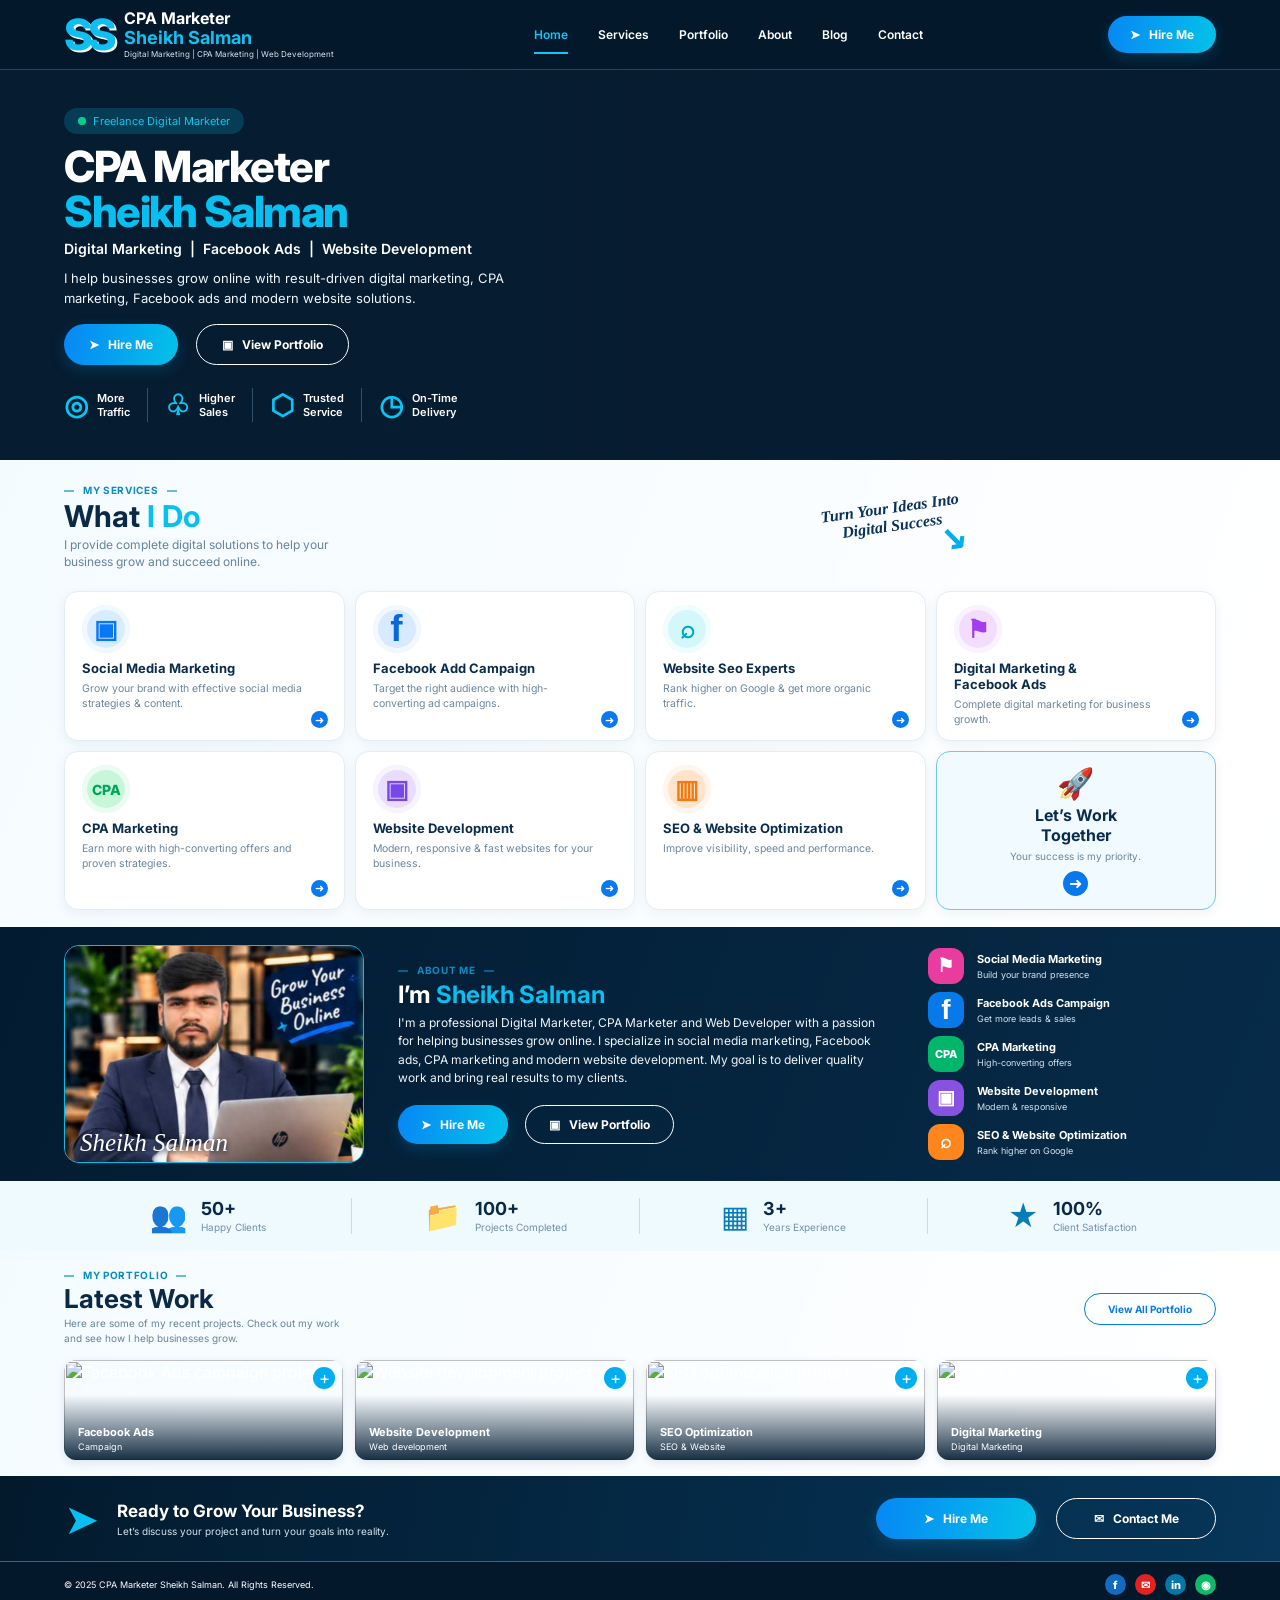
==== commit c59fbd08: "Change about section image source Updated the image source for the about section to a new URL." ====
--- a/index.html
+++ b/index.html
@@ -64,7 +64,10 @@
 
     <section class="about" id="about">
       <div class="container about-layout">
-        <div class="about-photo"><img src="assets/about-portrait.jpg" alt="Sheikh Salman"><span>Sheikh Salman</span></div>
+        <div class="about-photo">
+  <img src="https://sheikhsalman58.github.io/about-portrait.jpg" alt="Sheikh Salman">
+  <span>Sheikh Salman</span>
+</div>
         <div class="about-copy"><span class="section-kicker">— &nbsp; ABOUT ME &nbsp; —</span><h2>I’m <span>Sheikh Salman</span></h2><p>I'm a professional Digital Marketer, CPA Marketer and Web Developer with a passion for helping businesses grow online. I specialize in social media marketing, Facebook ads, CPA marketing and modern website development. My goal is to deliver quality work and bring real results to my clients.</p><div class="about-actions"><a class="button button-primary" href="#contact">➤ &nbsp; Hire Me</a><a class="button button-outline" href="#portfolio">▣ &nbsp; View Portfolio</a></div></div>
         <div class="about-services">
           <div><span class="mini-icon pink">⚑</span><p><b>Social Media Marketing</b><small>Build your brand presence</small></p></div>
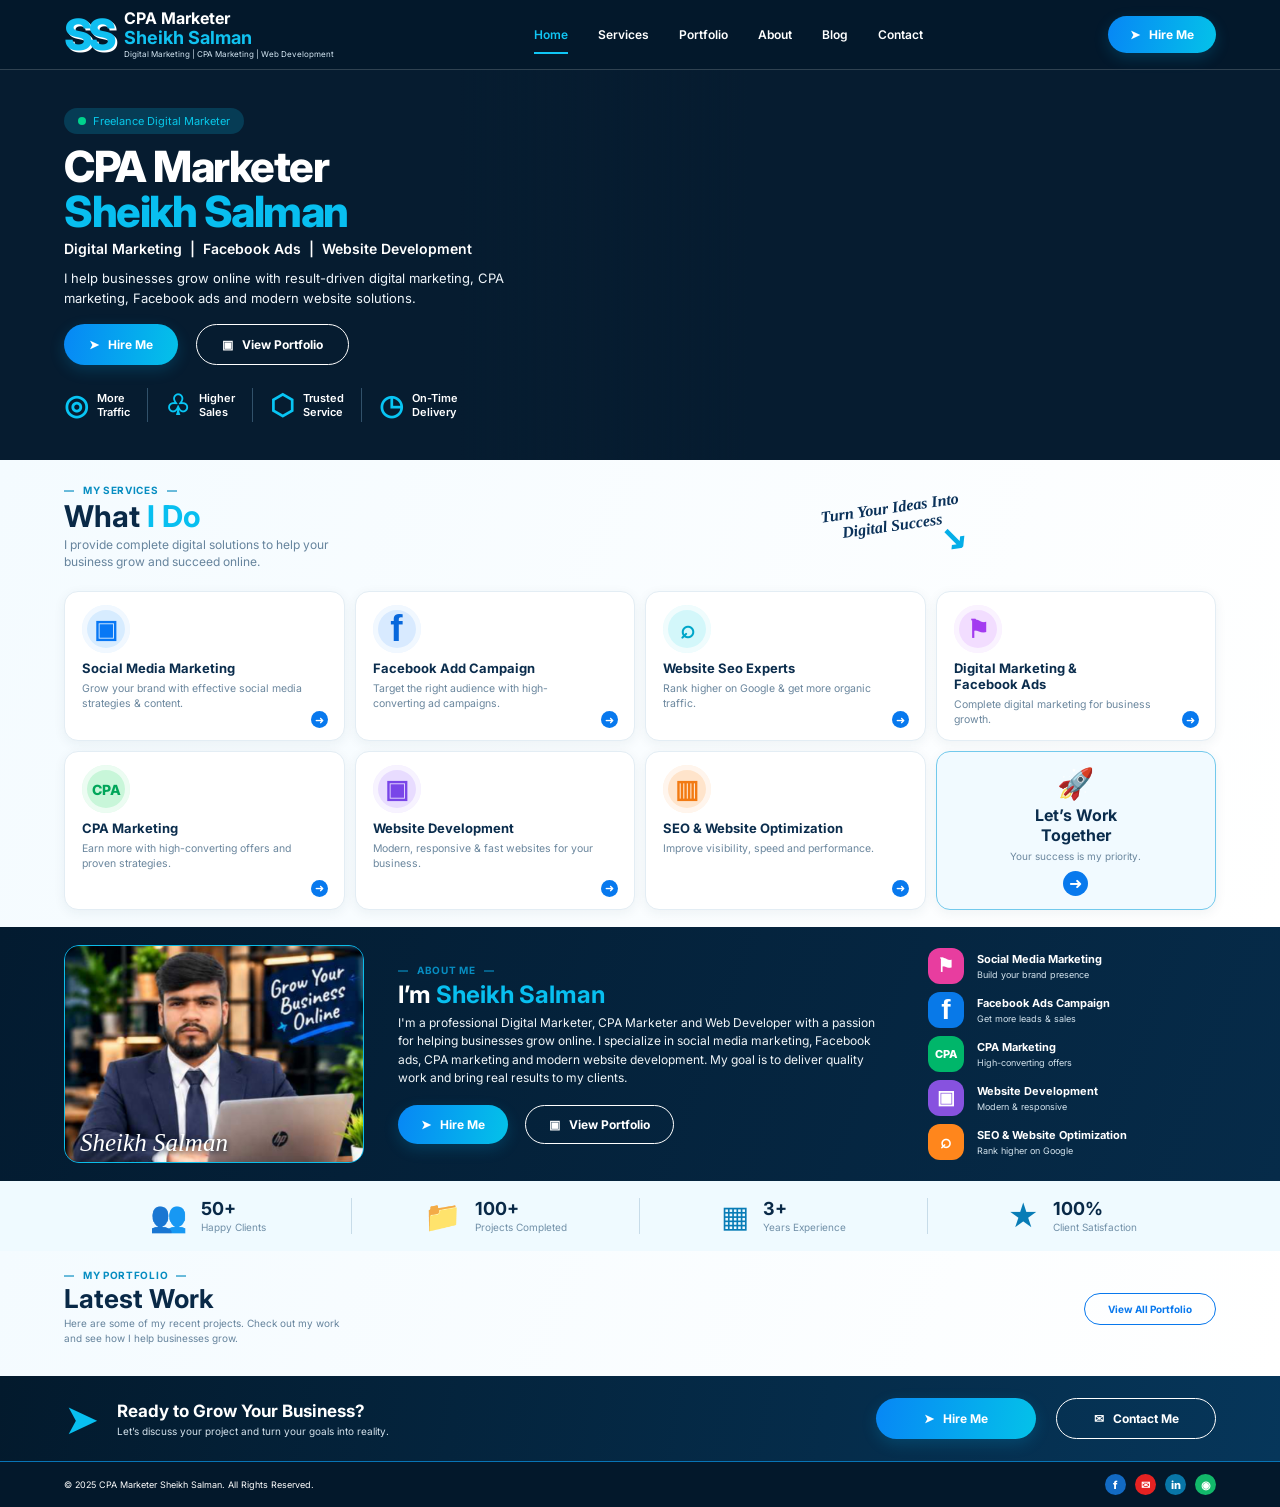
==== commit e0a4da4a: "Update portfolio section with new graphic" ====
--- a/index.html
+++ b/index.html
@@ -86,11 +86,13 @@
     <section class="portfolio section-light" id="portfolio">
       <div class="container">
         <div class="portfolio-heading"><div><span class="section-kicker">— &nbsp; MY PORTFOLIO &nbsp; —</span><h2>Latest Work</h2><p>Here are some of my recent projects. Check out my work<br class="desktop-only"> and see how I help businesses grow.</p></div><a class="button button-small" href="#contact">View All Portfolio</a></div>
-        <div class="portfolio-grid">
-          <a class="portfolio-card" href="#contact"><img src="assets/portfolio-facebook.jpg" alt="Facebook Ads campaign project"><span class="plus">+</span><div><b>Facebook Ads</b><small>Campaign</small></div></a>
-          <a class="portfolio-card" href="#contact"><img src="assets/portfolio-web.jpg" alt="Website development project"><span class="plus">+</span><div><b>Website Development</b><small>Web development</small></div></a>
-          <a class="portfolio-card" href="#contact"><img src="assets/portfolio-seo.jpg" alt="SEO optimization project"><span class="plus">+</span><div><b>SEO Optimization</b><small>SEO &amp; Website</small></div></a>
-          <a class="portfolio-card" href="#contact"><img src="assets/portfolio-marketing.jpg" alt="Digital marketing project"><span class="plus">+</span><div><b>Digital Marketing</b><small>Digital Marketing</small></div></a>
+        <div class="portfolio-grid"
+<img
+  src="https://raw.githubusercontent.com/sheikhsalman58/sheikhsalman58.github.io/main/a_clean_modern_portfolio_section_graphic_a_webpa.png"
+  alt="CPA Marketer Sheikh Salman Portfolio - Facebook Ads, Website Development, SEO and Digital Marketing"
+  style="grid-column:1/-1; width:100%; height:auto; display:block; border-radius:15px;"
+  loading="lazy">
+ </div></a>
         </div>
       </div>
     </section>
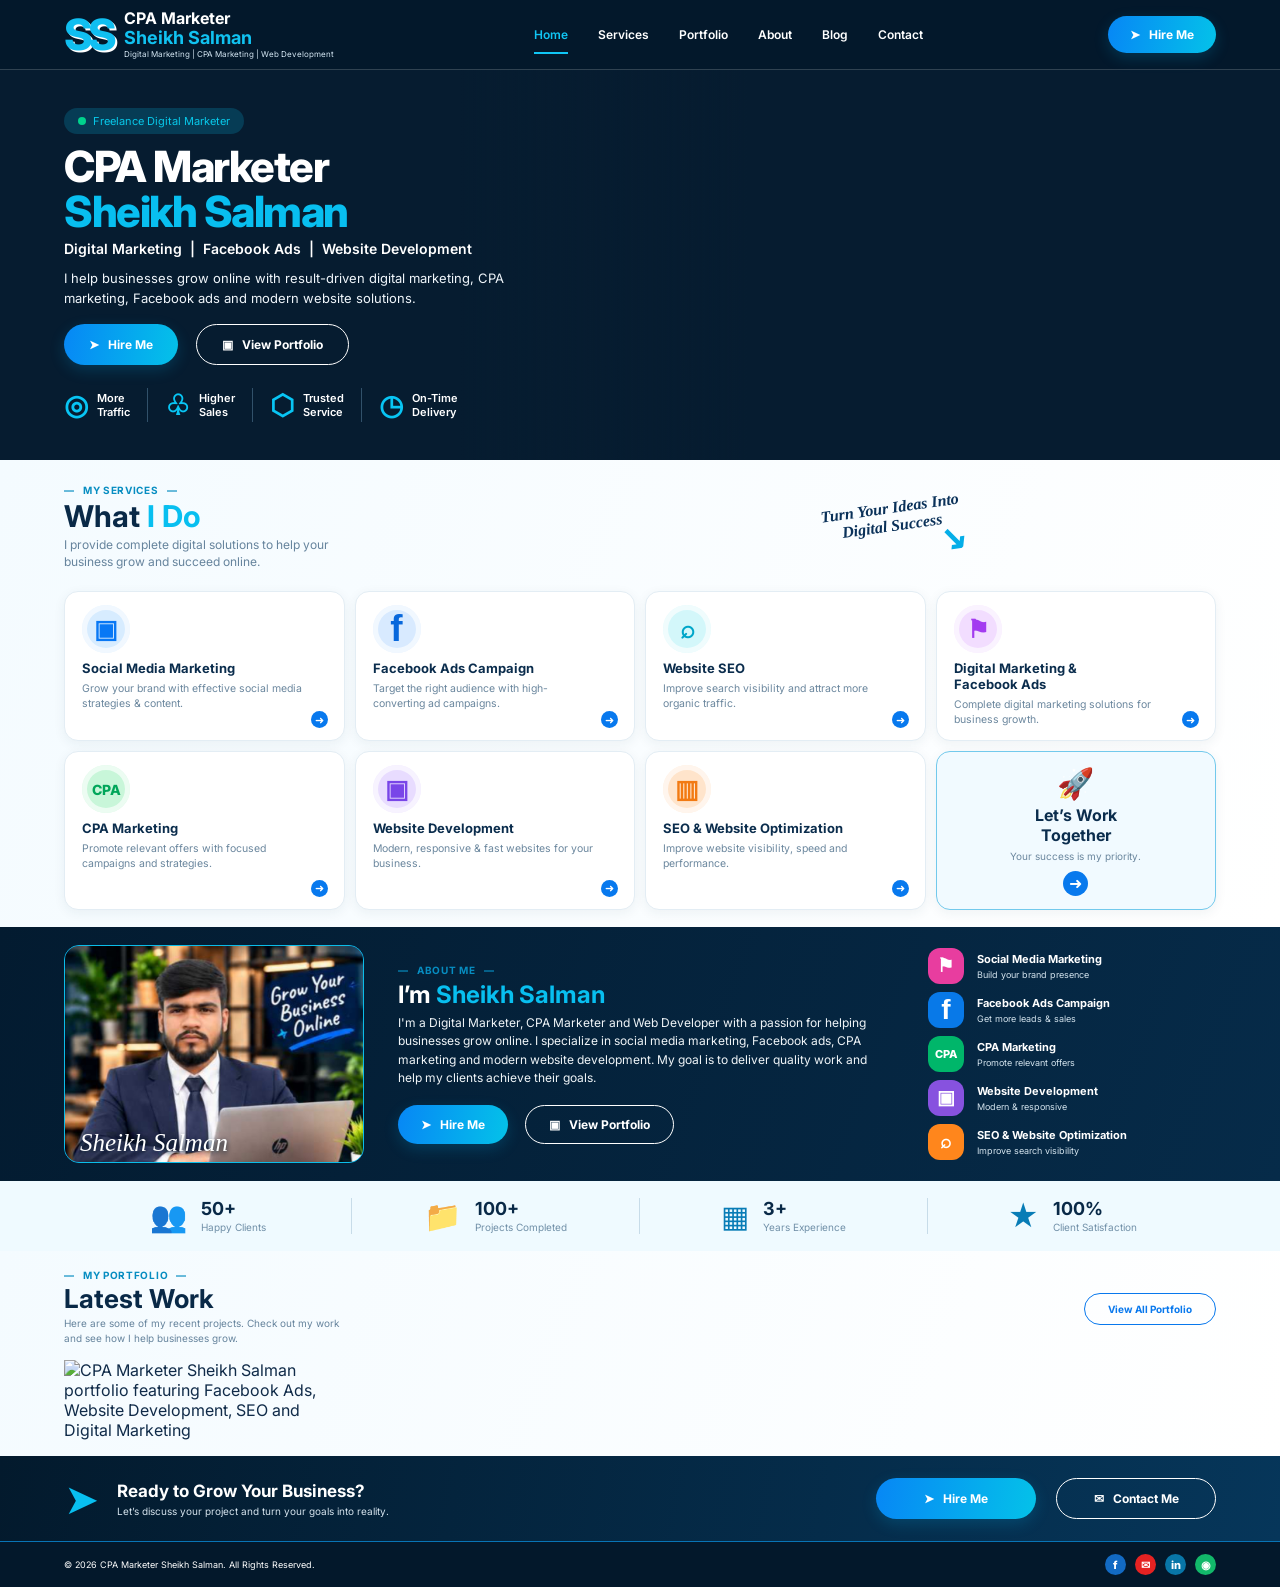
==== commit 144c771e: "Enhance index.html with responsive design and structure Updated the HTML structure and added styles " ====
--- a/index.html
+++ b/index.html
@@ -2,25 +2,51 @@
 <head>
   <meta charset="UTF-8">
   <meta name="viewport" content="width=device-width, initial-scale=1.0">
-  <meta name="description" content="CPA Marketer Sheikh Salman — Digital Marketing, Facebook Ads, CPA Marketing and Website Development.">
+  <meta name="description" content="CPA Marketer Sheikh Salman — Digital Marketing, Facebook Ads, CPA Marketing, SEO and Website Development.">
   <meta name="theme-color" content="#031a2d">
   <title>CPA Marketer Sheikh Salman | Digital Marketing</title>
   <link rel="preconnect" href="https://fonts.googleapis.com">
   <link rel="preconnect" href="https://fonts.gstatic.com" crossorigin>
   <link href="https://fonts.googleapis.com/css2?family=Inter:wght@400;500;600;700;800&display=swap" rel="stylesheet">
   <link rel="stylesheet" href="style.css">
+  <style>
+    /* Safety rules for images and narrow screens */
+    img { max-width: 100%; }
+    .about-photo img { display: block; width: 100%; height: auto; object-fit: cover; }
+    .portfolio-grid { min-width: 0; }
+    .portfolio-grid img { max-width: 100%; }
+    @media (max-width: 768px) {
+      .container { width: min(100% - 32px, 100%); }
+      .hero-inner, .about-layout { grid-template-columns: 1fr; }
+      .portfolio-heading { gap: 20px; flex-wrap: wrap; }
+      .portfolio-grid { grid-template-columns: 1fr; }
+      .portfolio-grid img { width: 100%; height: auto; }
+    }
+  </style>
 </head>
 <body>
   <header class="site-header">
     <div class="container nav-wrap">
       <a class="brand" href="#home" aria-label="CPA Marketer Sheikh Salman home">
         <span class="brand-mark">SS</span>
-        <span class="brand-copy"><strong>CPA Marketer</strong><b>Sheikh Salman</b><small>Digital Marketing | CPA Marketing | Web Development</small></span>
+        <span class="brand-copy">
+          <strong>CPA Marketer</strong>
+          <b>Sheikh Salman</b>
+          <small>Digital Marketing | CPA Marketing | Web Development</small>
+        </span>
       </a>
-      <button class="menu-toggle" aria-label="Toggle navigation" aria-expanded="false">☰</button>
+
+      <button class="menu-toggle" type="button" aria-label="Toggle navigation" aria-expanded="false">☰</button>
+
       <nav class="main-nav" aria-label="Main navigation">
-        <a class="active" href="#home">Home</a><a href="#services">Services</a><a href="#portfolio">Portfolio</a><a href="#about">About</a><a href="#blog">Blog</a><a href="#contact">Contact</a>
+        <a class="active" href="#home">Home</a>
+        <a href="#services">Services</a>
+        <a href="#portfolio">Portfolio</a>
+        <a href="#about">About</a>
+        <a href="#blog">Blog</a>
+        <a href="#contact">Contact</a>
       </nav>
+
       <a class="button button-primary nav-hire" href="#contact">➤ &nbsp; Hire Me</a>
     </div>
   </header>
@@ -34,9 +60,17 @@
           <h1>CPA Marketer<br><span>Sheikh Salman</span></h1>
           <p class="hero-specialties">Digital Marketing&nbsp; | &nbsp;Facebook Ads&nbsp; | &nbsp;Website Development</p>
           <p class="hero-description">I help businesses grow online with result-driven digital marketing, CPA marketing, Facebook ads and modern website solutions.</p>
-          <div class="hero-actions"><a class="button button-primary" href="#contact">➤ &nbsp; Hire Me</a><a class="button button-outline" href="#portfolio">▣ &nbsp; View Portfolio</a></div>
+
+          <div class="hero-actions">
+            <a class="button button-primary" href="#contact">➤ &nbsp; Hire Me</a>
+            <a class="button button-outline" href="#portfolio">▣ &nbsp; View Portfolio</a>
+          </div>
+
           <div class="benefits">
-            <div><span>◎</span><p>More<br>Traffic</p></div><div><span>♧</span><p>Higher<br>Sales</p></div><div><span>⬡</span><p>Trusted<br>Service</p></div><div><span>◷</span><p>On-Time<br>Delivery</p></div>
+            <div><span>◎</span><p>More<br>Traffic</p></div>
+            <div><span>♧</span><p>Higher<br>Sales</p></div>
+            <div><span>⬡</span><p>Trusted<br>Service</p></div>
+            <div><span>◷</span><p>On-Time<br>Delivery</p></div>
           </div>
         </div>
         <div class="hero-person" role="img" aria-label="Digital marketer working at a laptop"></div>
@@ -46,18 +80,70 @@
     <section class="services section-light" id="services">
       <div class="container">
         <div class="section-heading">
-          <div><span class="section-kicker">— &nbsp; MY SERVICES &nbsp; —</span><h2>What <span>I Do</span></h2><p>I provide complete digital solutions to help your<br class="desktop-only"> business grow and succeed online.</p></div>
+          <div>
+            <span class="section-kicker">— &nbsp; MY SERVICES &nbsp; —</span>
+            <h2>What <span>I Do</span></h2>
+            <p>I provide complete digital solutions to help your<br class="desktop-only"> business grow and succeed online.</p>
+          </div>
           <div class="hand-note">Turn Your Ideas Into<br>Digital Success <span>↘</span></div>
         </div>
+
         <div class="service-grid">
-          <article class="service-card"><span class="service-icon social">▣</span><h3>Social Media Marketing</h3><p>Grow your brand with effective social media strategies &amp; content.</p><a href="#contact" aria-label="Social Media Marketing details">➜</a></article>
-          <article class="service-card"><span class="service-icon facebook">f</span><h3>Facebook Add Campaign</h3><p>Target the right audience with high-converting ad campaigns.</p><a href="#contact" aria-label="Facebook Add Campaign details">➜</a></article>
-          <article class="service-card"><span class="service-icon seo">⌕</span><h3>Website Seo Experts</h3><p>Rank higher on Google &amp; get more organic traffic.</p><a href="#contact" aria-label="Website SEO details">➜</a></article>
-          <article class="service-card"><span class="service-icon ads">⚑</span><h3>Digital Marketing &amp;<br>Facebook Ads</h3><p>Complete digital marketing for business growth.</p><a href="#contact" aria-label="Digital Marketing details">➜</a></article>
-          <article class="service-card"><span class="service-icon cpa">CPA</span><h3>CPA Marketing</h3><p>Earn more with high-converting offers and proven strategies.</p><a href="#contact" aria-label="CPA Marketing details">➜</a></article>
-          <article class="service-card"><span class="service-icon web">▣</span><h3>Website Development</h3><p>Modern, responsive &amp; fast websites for your business.</p><a href="#contact" aria-label="Website Development details">➜</a></article>
-          <article class="service-card"><span class="service-icon optimize">▥</span><h3>SEO &amp; Website Optimization</h3><p>Improve visibility, speed and performance.</p><a href="#contact" aria-label="SEO Optimization details">➜</a></article>
-          <a class="service-card work-card" href="#contact"><span class="rocket">🚀</span><h3>Let’s Work<br>Together</h3><p>Your success is my priority.</p><span class="round-arrow">➜</span></a>
+          <article class="service-card">
+            <span class="service-icon social">▣</span>
+            <h3>Social Media Marketing</h3>
+            <p>Grow your brand with effective social media strategies &amp; content.</p>
+            <a href="#contact" aria-label="Social Media Marketing details">➜</a>
+          </article>
+
+          <article class="service-card">
+            <span class="service-icon facebook">f</span>
+            <h3>Facebook Ads Campaign</h3>
+            <p>Target the right audience with high-converting ad campaigns.</p>
+            <a href="#contact" aria-label="Facebook Ads Campaign details">➜</a>
+          </article>
+
+          <article class="service-card">
+            <span class="service-icon seo">⌕</span>
+            <h3>Website SEO</h3>
+            <p>Improve search visibility and attract more organic traffic.</p>
+            <a href="#contact" aria-label="Website SEO details">➜</a>
+          </article>
+
+          <article class="service-card">
+            <span class="service-icon ads">⚑</span>
+            <h3>Digital Marketing &amp;<br>Facebook Ads</h3>
+            <p>Complete digital marketing solutions for business growth.</p>
+            <a href="#contact" aria-label="Digital Marketing details">➜</a>
+          </article>
+
+          <article class="service-card">
+            <span class="service-icon cpa">CPA</span>
+            <h3>CPA Marketing</h3>
+            <p>Promote relevant offers with focused campaigns and strategies.</p>
+            <a href="#contact" aria-label="CPA Marketing details">➜</a>
+          </article>
+
+          <article class="service-card">
+            <span class="service-icon web">▣</span>
+            <h3>Website Development</h3>
+            <p>Modern, responsive &amp; fast websites for your business.</p>
+            <a href="#contact" aria-label="Website Development details">➜</a>
+          </article>
+
+          <article class="service-card">
+            <span class="service-icon optimize">▥</span>
+            <h3>SEO &amp; Website Optimization</h3>
+            <p>Improve website visibility, speed and performance.</p>
+            <a href="#contact" aria-label="SEO Optimization details">➜</a>
+          </article>
+
+          <a class="service-card work-card" href="#contact">
+            <span class="rocket">🚀</span>
+            <h3>Let’s Work<br>Together</h3>
+            <p>Your success is my priority.</p>
+            <span class="round-arrow">➜</span>
+          </a>
         </div>
       </div>
     </section>
@@ -65,53 +151,105 @@
     <section class="about" id="about">
       <div class="container about-layout">
         <div class="about-photo">
-  <img src="https://sheikhsalman58.github.io/about-portrait.jpg" alt="Sheikh Salman">
-  <span>Sheikh Salman</span>
-</div>
-        <div class="about-copy"><span class="section-kicker">— &nbsp; ABOUT ME &nbsp; —</span><h2>I’m <span>Sheikh Salman</span></h2><p>I'm a professional Digital Marketer, CPA Marketer and Web Developer with a passion for helping businesses grow online. I specialize in social media marketing, Facebook ads, CPA marketing and modern website development. My goal is to deliver quality work and bring real results to my clients.</p><div class="about-actions"><a class="button button-primary" href="#contact">➤ &nbsp; Hire Me</a><a class="button button-outline" href="#portfolio">▣ &nbsp; View Portfolio</a></div></div>
+          <img src="https://sheikhsalman58.github.io/about-portrait.jpg" alt="Sheikh Salman" loading="lazy">
+          <span>Sheikh Salman</span>
+        </div>
+
+        <div class="about-copy">
+          <span class="section-kicker">— &nbsp; ABOUT ME &nbsp; —</span>
+          <h2>I’m <span>Sheikh Salman</span></h2>
+          <p>I'm a Digital Marketer, CPA Marketer and Web Developer with a passion for helping businesses grow online. I specialize in social media marketing, Facebook ads, CPA marketing and modern website development. My goal is to deliver quality work and help my clients achieve their goals.</p>
+          <div class="about-actions">
+            <a class="button button-primary" href="#contact">➤ &nbsp; Hire Me</a>
+            <a class="button button-outline" href="#portfolio">▣ &nbsp; View Portfolio</a>
+          </div>
+        </div>
+
         <div class="about-services">
           <div><span class="mini-icon pink">⚑</span><p><b>Social Media Marketing</b><small>Build your brand presence</small></p></div>
           <div><span class="mini-icon blue">f</span><p><b>Facebook Ads Campaign</b><small>Get more leads &amp; sales</small></p></div>
-          <div><span class="mini-icon green">CPA</span><p><b>CPA Marketing</b><small>High-converting offers</small></p></div>
+          <div><span class="mini-icon green">CPA</span><p><b>CPA Marketing</b><small>Promote relevant offers</small></p></div>
           <div><span class="mini-icon purple">▣</span><p><b>Website Development</b><small>Modern &amp; responsive</small></p></div>
-          <div><span class="mini-icon orange">⌕</span><p><b>SEO &amp; Website Optimization</b><small>Rank higher on Google</small></p></div>
+          <div><span class="mini-icon orange">⌕</span><p><b>SEO &amp; Website Optimization</b><small>Improve search visibility</small></p></div>
         </div>
       </div>
     </section>
 
     <section class="stats">
-      <div class="container stats-grid"><div><span>👥</span><p><b>50+</b><small>Happy Clients</small></p></div><div><span>📁</span><p><b>100+</b><small>Projects Completed</small></p></div><div><span>▦</span><p><b>3+</b><small>Years Experience</small></p></div><div><span>★</span><p><b>100%</b><small>Client Satisfaction</small></p></div></div>
+      <div class="container stats-grid">
+        <div><span>👥</span><p><b>50+</b><small>Happy Clients</small></p></div>
+        <div><span>📁</span><p><b>100+</b><small>Projects Completed</small></p></div>
+        <div><span>▦</span><p><b>3+</b><small>Years Experience</small></p></div>
+        <div><span>★</span><p><b>100%</b><small>Client Satisfaction</small></p></div>
+      </div>
     </section>
 
     <section class="portfolio section-light" id="portfolio">
       <div class="container">
-        <div class="portfolio-heading"><div><span class="section-kicker">— &nbsp; MY PORTFOLIO &nbsp; —</span><h2>Latest Work</h2><p>Here are some of my recent projects. Check out my work<br class="desktop-only"> and see how I help businesses grow.</p></div><a class="button button-small" href="#contact">View All Portfolio</a></div>
-        <div class="portfolio-grid"
-<img
-  src="https://raw.githubusercontent.com/sheikhsalman58/sheikhsalman58.github.io/main/a_clean_modern_portfolio_section_graphic_a_webpa.png"
-  alt="CPA Marketer Sheikh Salman Portfolio - Facebook Ads, Website Development, SEO and Digital Marketing"
-  style="grid-column:1/-1; width:100%; height:auto; display:block; border-radius:15px;"
-  loading="lazy">
- </div></a>
-        </div>
-      </div>
-    </section>
-
-    <section class="contact-strip" id="contact"><div class="container contact-inner"><span class="paper-plane">➤</span><div><h2>Ready to Grow Your Business?</h2><p>Let’s discuss your project and turn your goals into reality.</p></div><div class="contact-actions"><a class="button button-primary" href="https://wa.me/8801337178933" target="_blank" rel="noopener">➤ &nbsp; Hire Me</a><a class="button button-outline" href="mailto:sheikhsalman5896@gmail.com">✉ &nbsp; Contact Me</a></div></div></section>
+        <div class="portfolio-heading">
+          <div>
+            <span class="section-kicker">— &nbsp; MY PORTFOLIO &nbsp; —</span>
+            <h2>Latest Work</h2>
+            <p>Here are some of my recent projects. Check out my work<br class="desktop-only"> and see how I help businesses grow.</p>
+          </div>
+          <a class="button button-small" href="#contact">View All Portfolio</a>
+        </div>
+
+        <div class="portfolio-grid">
+          <img
+            src="https://raw.githubusercontent.com/sheikhsalman58/sheikhsalman58.github.io/main/a_clean_modern_portfolio_section_graphic_a_webpa.png"
+            alt="CPA Marketer Sheikh Salman portfolio featuring Facebook Ads, Website Development, SEO and Digital Marketing"
+            loading="lazy">
+        </div>
+      </div>
+    </section>
+
+    <section class="contact-strip" id="contact">
+      <div class="container contact-inner">
+        <span class="paper-plane">➤</span>
+        <div>
+          <h2>Ready to Grow Your Business?</h2>
+          <p>Let’s discuss your project and turn your goals into reality.</p>
+        </div>
+        <div class="contact-actions">
+          <a class="button button-primary" href="https://wa.me/8801337178933" target="_blank" rel="noopener noreferrer">➤ &nbsp; Hire Me</a>
+          <a class="button button-outline" href="mailto:sheikhsalman5896@gmail.com">✉ &nbsp; Contact Me</a>
+        </div>
+      </div>
+    </section>
   </main>
 
-  <footer class="footer" id="blog"><div class="container footer-inner"><p>© 2025 CPA Marketer Sheikh Salman. All Rights Reserved.</p><div class="social-links"><a href="https://www.facebook.com/share/1DzLzzi6yG/" target="_blank" rel="noopener" aria-label="Facebook">f</a><a href="mailto:sheikhsalman5896@gmail.com" aria-label="Email">✉</a><a href="#" aria-label="LinkedIn">in</a><a href="#" aria-label="WhatsApp">◉</a></div></div></footer>
+  <footer class="footer" id="blog">
+    <div class="container footer-inner">
+      <p>© 2026 CPA Marketer Sheikh Salman. All Rights Reserved.</p>
+      <div class="social-links">
+        <a href="https://www.facebook.com/share/1DzLzzi6yG/" target="_blank" rel="noopener noreferrer" aria-label="Facebook">f</a>
+        <a href="mailto:sheikhsalman5896@gmail.com" aria-label="Email">✉</a>
+        <a href="#contact" aria-label="LinkedIn contact">in</a>
+        <a href="https://wa.me/8801337178933" target="_blank" rel="noopener noreferrer" aria-label="WhatsApp">◉</a>
+      </div>
+    </div>
+  </footer>
+
   <script>
-    const toggle = document.querySelector('.menu-toggle');
-    const nav = document.querySelector('.main-nav');
-    toggle.addEventListener('click', () => {
-      const opened = nav.classList.toggle('open');
-      toggle.setAttribute('aria-expanded', String(opened));
-    });
-    nav.querySelectorAll('a').forEach(link => link.addEventListener('click', () => {
-      nav.classList.remove('open');
-      toggle.setAttribute('aria-expanded', 'false');
-    }));
+    (() => {
+      const toggle = document.querySelector('.menu-toggle');
+      const nav = document.querySelector('.main-nav');
+
+      if (!toggle || !nav) return;
+
+      toggle.addEventListener('click', () => {
+        const opened = nav.classList.toggle('open');
+        toggle.setAttribute('aria-expanded', String(opened));
+      });
+
+      nav.querySelectorAll('a').forEach((link) => {
+        link.addEventListener('click', () => {
+          nav.classList.remove('open');
+          toggle.setAttribute('aria-expanded', 'false');
+        });
+      });
+    })();
   </script>
 </body>
 </html>
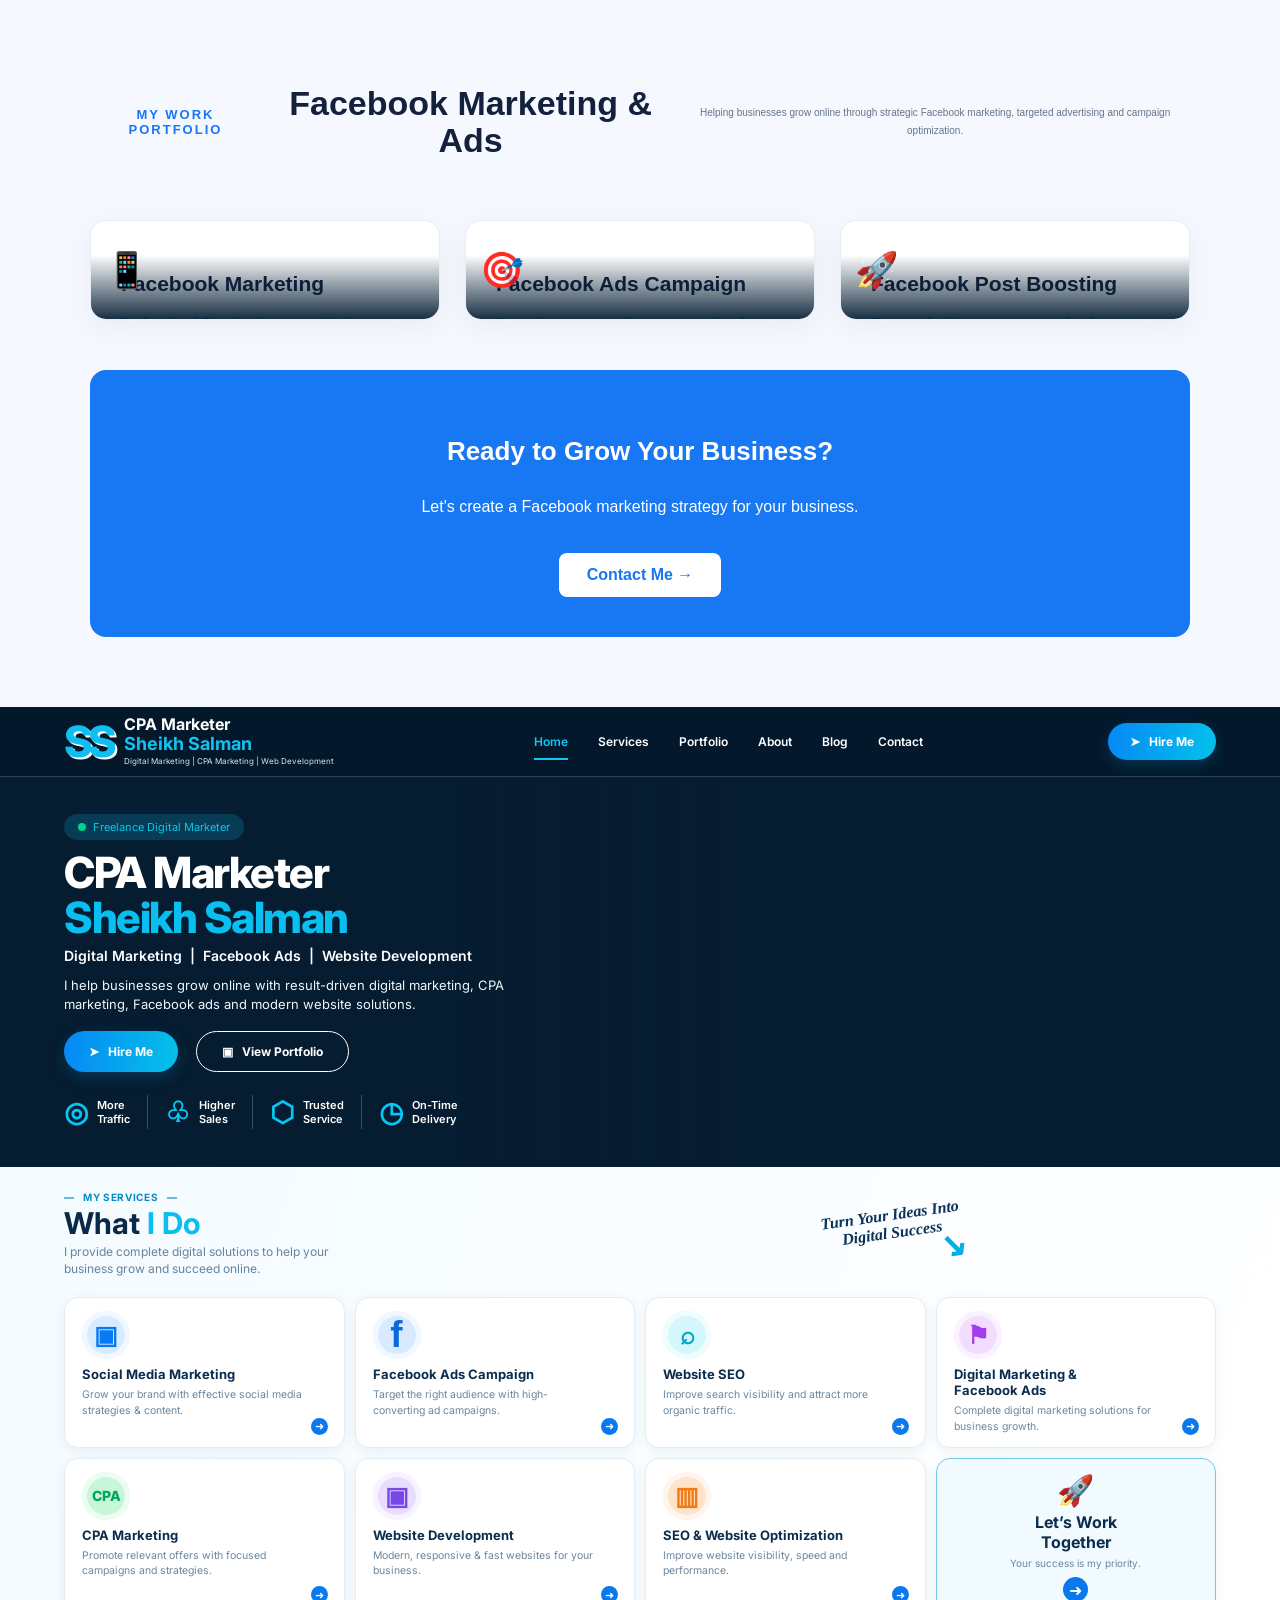
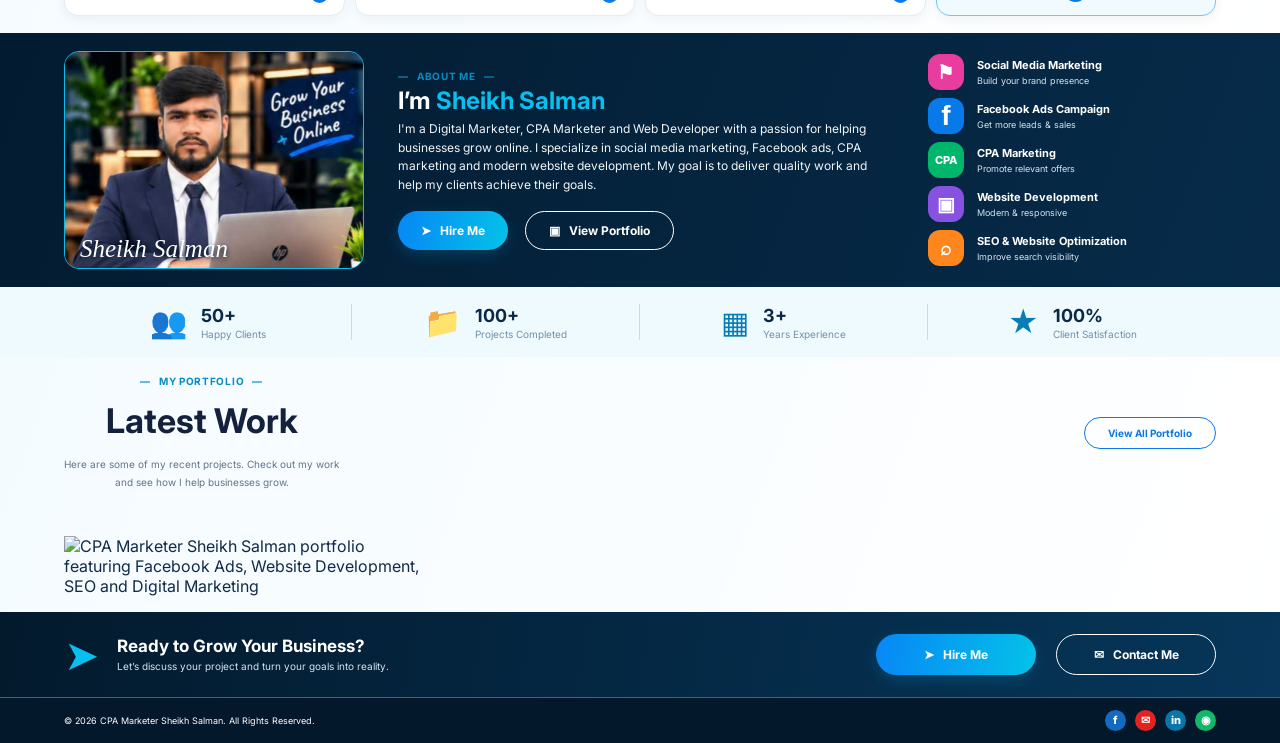
==== commit 6b24e732: "Add Facebook Marketing Portfolio section Added a new section for Facebook Marketing Portfolio with d" ====
--- a/index.html
+++ b/index.html
@@ -24,6 +24,194 @@
     }
   </style>
 </head>
+  
+<!-- Facebook Marketing Portfolio -->
+<section id="facebook-portfolio">
+  <div class="portfolio-container">
+
+    <div class="portfolio-heading">
+      <span class="portfolio-tag">MY WORK PORTFOLIO</span>
+      <h2>Facebook Marketing & Ads</h2>
+      <p>
+        Helping businesses grow online through strategic
+        Facebook marketing, targeted advertising and
+        campaign optimization.
+      </p>
+    </div>
+
+    <div class="portfolio-grid">
+
+      <!-- Facebook Marketing -->
+      <div class="portfolio-card">
+        <div class="portfolio-icon">📱</div>
+        <h3>Facebook Marketing</h3>
+        <p>
+          Professional Facebook page marketing,
+          content promotion and business growth strategies.
+        </p>
+        <span class="portfolio-service">Social Media Marketing</span>
+      </div>
+
+      <!-- Ads Campaign -->
+      <div class="portfolio-card">
+        <div class="portfolio-icon">🎯</div>
+        <h3>Facebook Ads Campaign</h3>
+        <p>
+          Campaign setup, audience research,
+          ad placement and advertising strategy.
+        </p>
+        <span class="portfolio-service">Ads Campaign Setup</span>
+      </div>
+
+      <!-- Boosting -->
+      <div class="portfolio-card">
+        <div class="portfolio-icon">🚀</div>
+        <h3>Facebook Post Boosting</h3>
+        <p>
+          Promote business posts to reach
+          relevant audiences and increase visibility.
+        </p>
+        <span class="portfolio-service">Post Boosting</span>
+      </div>
+
+    </div>
+
+    <div class="portfolio-cta">
+      <h3>Ready to Grow Your Business?</h3>
+      <p>Let's create a Facebook marketing strategy for your business.</p>
+      <a href="https://www.facebook.com/profile.php?id=61594577422880"
+         target="_blank">
+        Contact Me →
+      </a>
+    </div>
+
+  </div>
+</section>
+
+<style>
+#facebook-portfolio {
+  padding: 70px 20px;
+  background: #f5f8ff;
+  font-family: Arial, sans-serif;
+}
+
+.portfolio-container {
+  max-width: 1100px;
+  margin: auto;
+}
+
+.portfolio-heading {
+  text-align: center;
+  margin-bottom: 45px;
+}
+
+.portfolio-tag {
+  color: #1877f2;
+  font-weight: bold;
+  letter-spacing: 2px;
+  font-size: 13px;
+}
+
+.portfolio-heading h2 {
+  font-size: 34px;
+  color: #14213d;
+  margin: 15px 0;
+}
+
+.portfolio-heading p {
+  color: #64748b;
+  max-width: 600px;
+  margin: auto;
+  line-height: 1.8;
+}
+
+.portfolio-grid {
+  display: grid;
+  grid-template-columns: repeat(3, 1fr);
+  gap: 25px;
+}
+
+.portfolio-card {
+  background: white;
+  padding: 30px;
+  border-radius: 16px;
+  box-shadow: 0 8px 30px rgba(0,0,0,0.05);
+  border: 1px solid #e8edf5;
+  transition: 0.3s;
+}
+
+.portfolio-card:hover {
+  transform: translateY(-7px);
+  box-shadow: 0 15px 35px rgba(24,119,242,0.12);
+}
+
+.portfolio-icon {
+  font-size: 35px;
+  margin-bottom: 20px;
+}
+
+.portfolio-card h3 {
+  color: #14213d;
+  font-size: 21px;
+  margin-bottom: 15px;
+}
+
+.portfolio-card p {
+  color: #64748b;
+  line-height: 1.8;
+  font-size: 14px;
+}
+
+.portfolio-service {
+  display: inline-block;
+  margin-top: 15px;
+  background: #eaf2ff;
+  color: #1877f2;
+  padding: 8px 12px;
+  border-radius: 6px;
+  font-size: 12px;
+  font-weight: bold;
+}
+
+.portfolio-cta {
+  margin-top: 50px;
+  padding: 40px 20px;
+  background: #1877f2;
+  color: white;
+  text-align: center;
+  border-radius: 16px;
+}
+
+.portfolio-cta h3 {
+  font-size: 26px;
+}
+
+.portfolio-cta p {
+  line-height: 1.8;
+}
+
+.portfolio-cta a {
+  display: inline-block;
+  margin-top: 15px;
+  background: white;
+  color: #1877f2;
+  padding: 13px 28px;
+  border-radius: 8px;
+  text-decoration: none;
+  font-weight: bold;
+}
+
+@media (max-width: 768px) {
+  .portfolio-grid {
+    grid-template-columns: 1fr;
+  }
+
+  .portfolio-heading h2 {
+    font-size: 27px;
+  }
+}
+</style>
+
 <body>
   <header class="site-header">
     <div class="container nav-wrap">
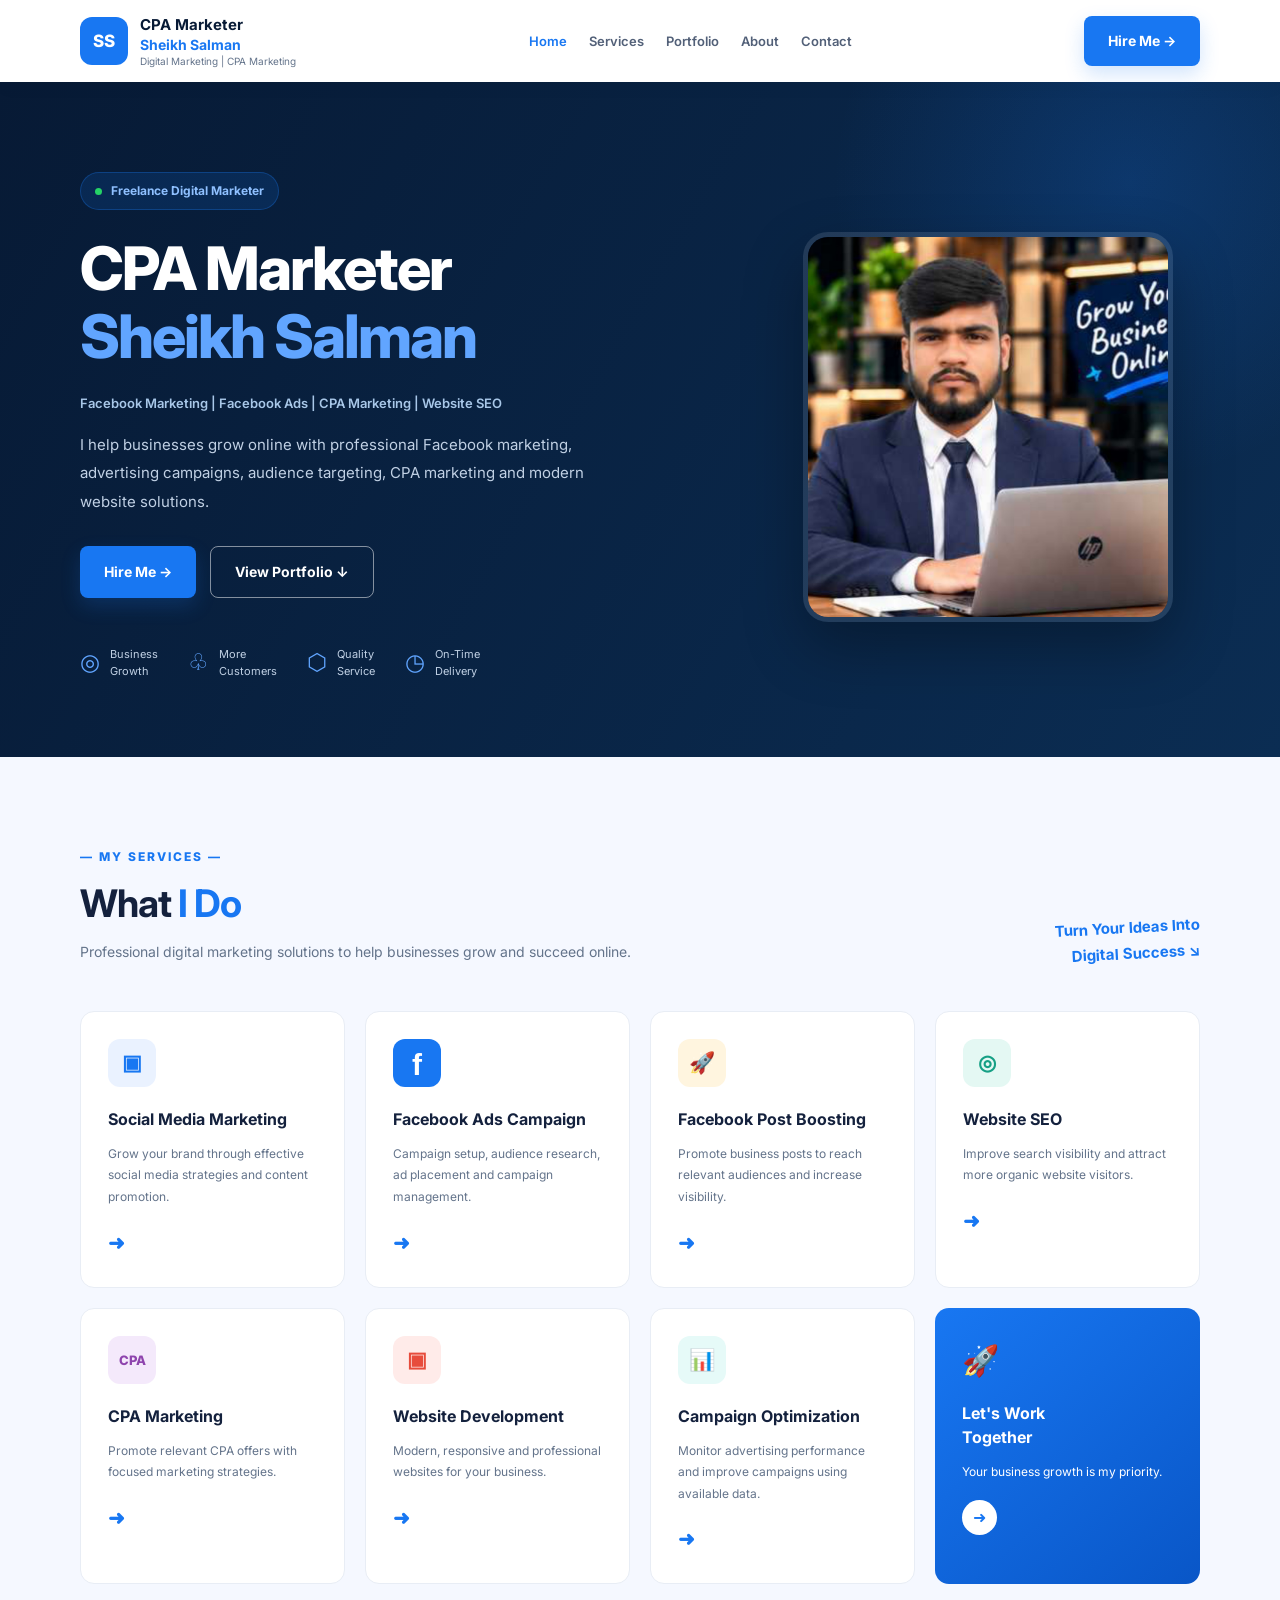
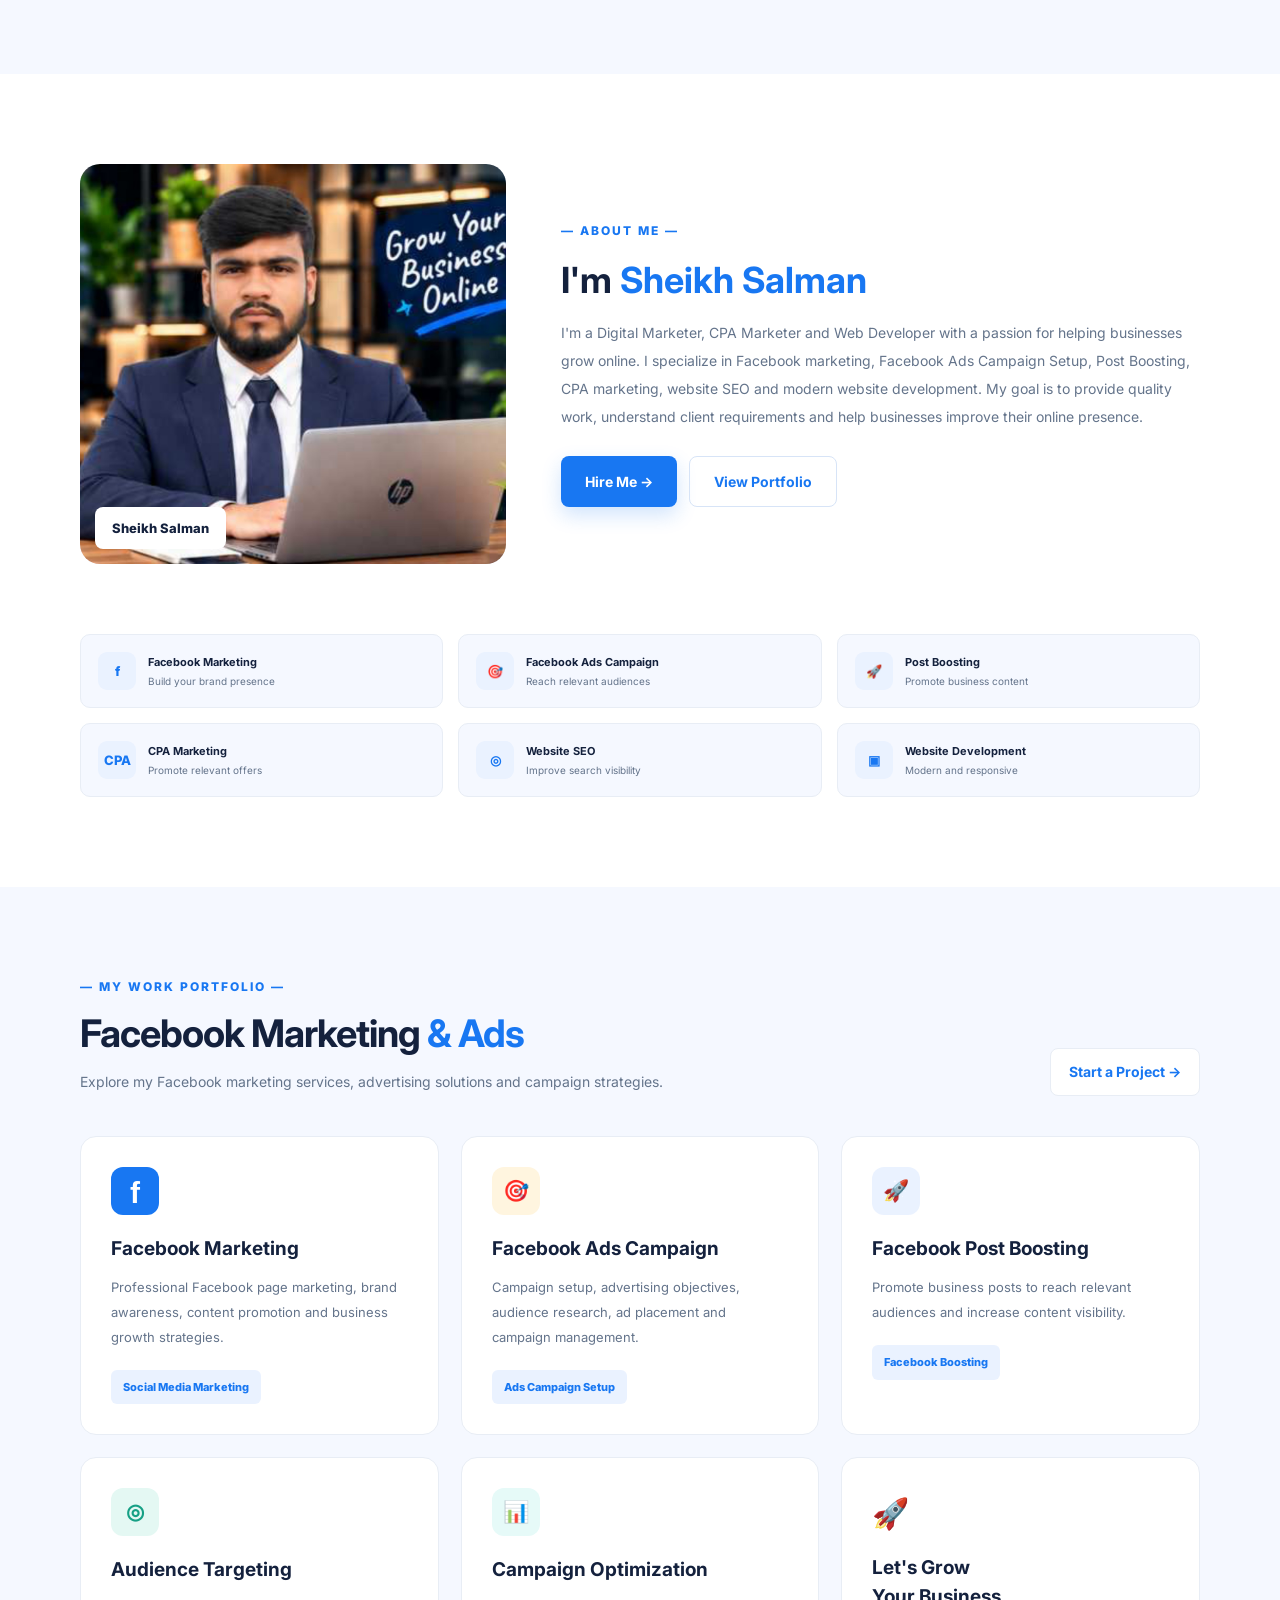
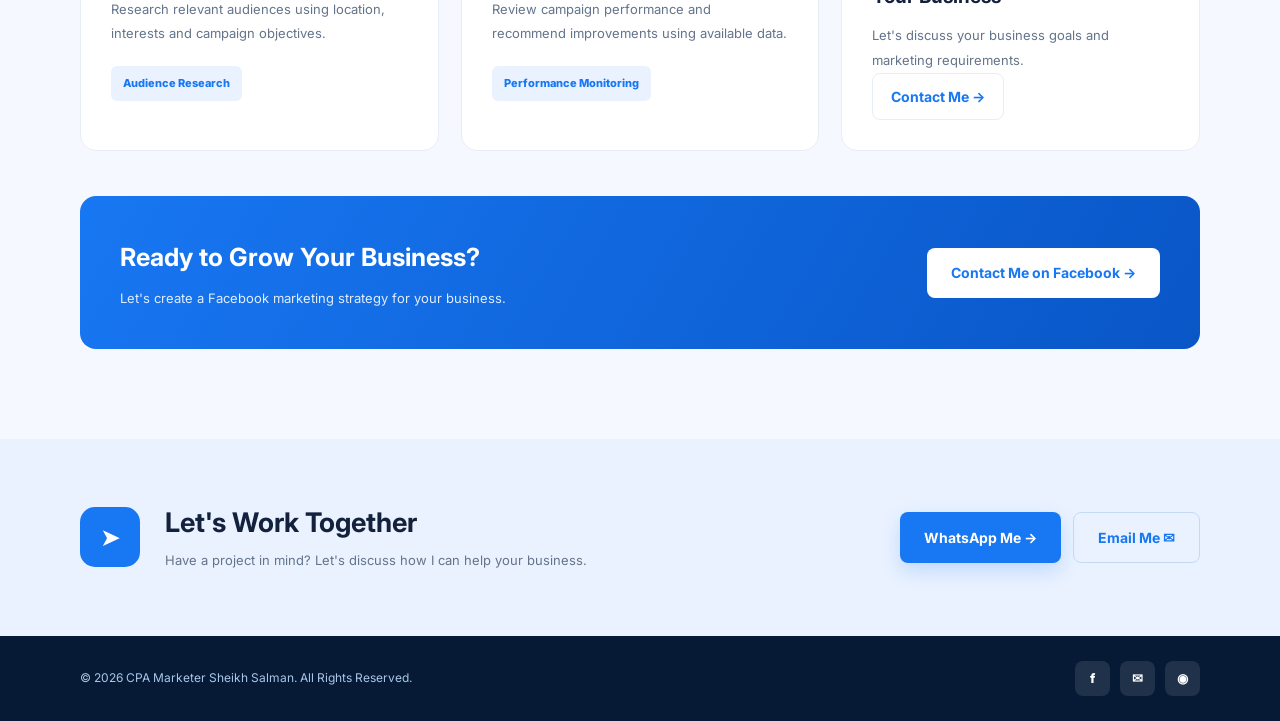
==== commit d55895b9: "Update print statement from 'Hello' to 'Goodbye'" ====
--- a/index.html
+++ b/index.html
@@ -1,443 +1,1848 @@
-<html lang="en">
+<htmlদ lang="en">
 <head>
   <meta charset="UTF-8">
   <meta name="viewport" content="width=device-width, initial-scale=1.0">
-  <meta name="description" content="CPA Marketer Sheikh Salman — Digital Marketing, Facebook Ads, CPA Marketing, SEO and Website Development.">
-  <meta name="theme-color" content="#031a2d">
-  <title>CPA Marketer Sheikh Salman | Digital Marketing</title>
+
+  <title>CPA Marketer Sheikh Salman | Facebook Marketing & SEO</title>
+
+  <meta name="description" content="CPA Marketer Sheikh Salman provides Facebook Marketing, Facebook Ads Campaign Setup, Post Boosting, Website SEO, CPA Marketing and Digital Marketing services.">
+
+  <meta name="keywords" content="CPA Marketer Sheikh Salman, Facebook Marketing Bangladesh, Facebook Ads Specialist, Facebook Ads Campaign, Facebook Post Boosting, CPA Marketing Bangladesh, SEO Freelancer Bangladesh">
+
+  <meta name="author" content="Sheikh Salman">
+  <meta name="theme-color" content="#071a35">
+
+  <link rel="canonical" href="https://sheikhsalman58.github.io/">
+
+  <meta property="og:title" content="CPA Marketer Sheikh Salman">
+  <meta property="og:description" content="Professional Facebook Marketing, Ads Campaign, Boosting and SEO Services.">
+  <meta property="og:url" content="https://sheikhsalman58.github.io/">
+  <meta property="og:type" content="website">
+  <meta property="og:image" content="https://sheikhsalman58.github.io/about-portrait.jpg">
+
   <link rel="preconnect" href="https://fonts.googleapis.com">
   <link rel="preconnect" href="https://fonts.gstatic.com" crossorigin>
+
   <link href="https://fonts.googleapis.com/css2?family=Inter:wght@400;500;600;700;800&display=swap" rel="stylesheet">
-  <link rel="stylesheet" href="style.css">
+
   <style>
-    /* Safety rules for images and narrow screens */
-    img { max-width: 100%; }
-    .about-photo img { display: block; width: 100%; height: auto; object-fit: cover; }
-    .portfolio-grid { min-width: 0; }
-    .portfolio-grid img { max-width: 100%; }
+    /* =========================
+       GLOBAL STYLES
+    ========================= */
+
+    :root {
+      --primary: #1877f2;
+      --primary-dark: #0956c7;
+      --dark: #071a35;
+      --heading: #14213d;
+      --text: #64748b;
+      --light: #f5f8ff;
+      --white: #ffffff;
+      --border: #e8edf5;
+      --green: #25d366;
+    }
+
+    * {
+      margin: 0;
+      padding: 0;
+      box-sizing: border-box;
+    }
+
+    html {
+      scroll-behavior: smooth;
+      scroll-padding-top: 90px;
+    }
+
+    body {
+      font-family: 'Inter', Arial, sans-serif;
+      color: var(--heading);
+      background: var(--white);
+      line-height: 1.7;
+      overflow-x: hidden;
+    }
+
+    img {
+      max-width: 100%;
+      height: auto;
+    }
+
+    a {
+      text-decoration: none;
+      color: inherit;
+    }
+
+    button {
+      font-family: inherit;
+    }
+
+    .container {
+      width: min(1120px, calc(100% - 40px));
+      margin: auto;
+    }
+
+    .section-light {
+      background: var(--light);
+    }
+
+    .section-kicker {
+      color: var(--primary);
+      font-size: 12px;
+      font-weight: 800;
+      letter-spacing: 2px;
+    }
+
+    /* =========================
+       BUTTONS
+    ========================= */
+
+    .button {
+      display: inline-flex;
+      align-items: center;
+      justify-content: center;
+      gap: 9px;
+      padding: 13px 24px;
+      border-radius: 8px;
+      font-size: 14px;
+      font-weight: 700;
+      transition: 0.25s;
+      cursor: pointer;
+    }
+
+    .button-primary {
+      background: var(--primary);
+      color: white;
+      box-shadow: 0 8px 20px rgba(24,119,242,0.2);
+    }
+
+    .button-primary:hover {
+      background: var(--primary-dark);
+      transform: translateY(-3px);
+    }
+
+    .button-outline {
+      border: 1px solid rgba(255,255,255,0.5);
+      color: white;
+    }
+
+    .button-outline:hover {
+      background: white;
+      color: var(--primary);
+    }
+
+    .button-small {
+      background: white;
+      color: var(--primary);
+      border: 1px solid var(--border);
+      padding: 11px 18px;
+    }
+
+    .button-small:hover {
+      background: var(--primary);
+      color: white;
+    }
+
+    /* =========================
+       HEADER
+    ========================= */
+
+    .site-header {
+      background: white;
+      position: sticky;
+      top: 0;
+      z-index: 1000;
+      box-shadow: 0 3px 20px rgba(0,0,0,0.04);
+    }
+
+    .nav-wrap {
+      min-height: 82px;
+      display: flex;
+      align-items: center;
+      justify-content: space-between;
+      gap: 25px;
+    }
+
+    .brand {
+      display: flex;
+      align-items: center;
+      gap: 12px;
+      flex-shrink: 0;
+    }
+
+    .brand-mark {
+      width: 48px;
+      height: 48px;
+      display: grid;
+      place-items: center;
+      background: var(--primary);
+      color: white;
+      border-radius: 12px;
+      font-size: 17px;
+      font-weight: 800;
+    }
+
+    .brand-copy {
+      display: flex;
+      flex-direction: column;
+      line-height: 1.4;
+    }
+
+    .brand-copy strong {
+      font-size: 15px;
+      color: var(--dark);
+    }
+
+    .brand-copy b {
+      font-size: 14px;
+      color: var(--primary);
+    }
+
+    .brand-copy small {
+      font-size: 10px;
+      color: var(--text);
+    }
+
+    .main-nav {
+      display: flex;
+      align-items: center;
+      gap: 22px;
+    }
+
+    .main-nav a {
+      font-size: 13px;
+      font-weight: 600;
+      color: #526078;
+      transition: 0.2s;
+    }
+
+    .main-nav a:hover,
+    .main-nav a.active {
+      color: var(--primary);
+    }
+
+    .nav-hire {
+      white-space: nowrap;
+    }
+
+    .menu-toggle {
+      display: none;
+      border: none;
+      background: transparent;
+      font-size: 27px;
+      color: var(--dark);
+      cursor: pointer;
+    }
+
+    /* =========================
+       HERO
+    ========================= */
+
+    .hero {
+      position: relative;
+      overflow: hidden;
+      background: linear-gradient(120deg, #071a35, #0b2d53);
+      color: white;
+      padding: 90px 0 75px;
+    }
+
+    .hero-bg {
+      position: absolute;
+      width: 600px;
+      height: 600px;
+      background: radial-gradient(
+        circle,
+        rgba(24,119,242,0.2),
+        transparent 70%
+      );
+      top: -200px;
+      right: -150px;
+      pointer-events: none;
+    }
+
+    .hero-inner {
+      display: grid;
+      grid-template-columns: 1.2fr 0.8fr;
+      align-items: center;
+      gap: 60px;
+      position: relative;
+      z-index: 1;
+    }
+
+    .eyebrow {
+      display: inline-flex;
+      align-items: center;
+      gap: 9px;
+      background: rgba(24,119,242,0.15);
+      color: #8fc0ff;
+      border: 1px solid rgba(24,119,242,0.3);
+      padding: 8px 14px;
+      border-radius: 30px;
+      font-size: 12px;
+      font-weight: 700;
+      margin-bottom: 25px;
+    }
+
+    .eyebrow i {
+      width: 7px;
+      height: 7px;
+      background: #25d366;
+      border-radius: 50%;
+    }
+
+    .hero h1 {
+      font-size: clamp(38px, 5vw, 60px);
+      line-height: 1.12;
+      font-weight: 800;
+      letter-spacing: -2px;
+    }
+
+    .hero h1 span {
+      color: #61a5ff;
+    }
+
+    .hero-specialties {
+      color: #a8c7e8;
+      margin-top: 22px;
+      font-size: 13px;
+      font-weight: 600;
+    }
+
+    .hero-description {
+      color: #c0d0e4;
+      margin-top: 17px;
+      max-width: 560px;
+      font-size: 15px;
+      line-height: 1.9;
+    }
+
+    .hero-actions {
+      display: flex;
+      flex-wrap: wrap;
+      gap: 14px;
+      margin-top: 30px;
+    }
+
+    .benefits {
+      display: flex;
+      gap: 30px;
+      margin-top: 45px;
+      flex-wrap: wrap;
+    }
+
+    .benefits div {
+      display: flex;
+      align-items: center;
+      gap: 10px;
+    }
+
+    .benefits span {
+      color: #61a5ff;
+      font-size: 23px;
+    }
+
+    .benefits p {
+      color: #c0d0e4;
+      font-size: 11px;
+      line-height: 1.5;
+    }
+
+    .hero-person {
+      position: relative;
+      min-height: 390px;
+      display: flex;
+      align-items: center;
+      justify-content: center;
+    }
+
+    .hero-person img {
+      width: 100%;
+      max-width: 370px;
+      height: 390px;
+      object-fit: cover;
+      object-position: center top;
+      border-radius: 25px;
+      border: 5px solid rgba(255,255,255,0.1);
+      box-shadow: 0 25px 60px rgba(0,0,0,0.3);
+    }
+
+    .hero-placeholder {
+      width: 100%;
+      max-width: 370px;
+      min-height: 350px;
+      border: 1px dashed rgba(255,255,255,0.3);
+      border-radius: 25px;
+      display: grid;
+      place-items: center;
+      color: #a8c7e8;
+      text-align: center;
+      padding: 30px;
+    }
+
+    /* =========================
+       SERVICES
+    ========================= */
+
+    .services {
+      padding: 90px 0;
+    }
+
+    .section-heading {
+      display: flex;
+      justify-content: space-between;
+      align-items: end;
+      gap: 30px;
+      margin-bottom: 45px;
+    }
+
+    .section-heading h2,
+    .portfolio-heading h2 {
+      font-size: 38px;
+      line-height: 1.2;
+      margin: 13px 0;
+      color: var(--heading);
+      letter-spacing: -1px;
+    }
+
+    .section-heading h2 span,
+    .portfolio-heading h2 span {
+      color: var(--primary);
+    }
+
+    .section-heading p,
+    .portfolio-heading p {
+      color: var(--text);
+      font-size: 14px;
+      line-height: 1.9;
+    }
+
+    .hand-note {
+      color: var(--primary);
+      font-size: 15px;
+      font-weight: 700;
+      transform: rotate(-3deg);
+      text-align: right;
+    }
+
+    .hand-note span {
+      font-size: 28px;
+    }
+
+    .service-grid {
+      display: grid;
+      grid-template-columns: repeat(4, 1fr);
+      gap: 20px;
+    }
+
+    .service-card {
+      position: relative;
+      background: white;
+      padding: 27px;
+      border-radius: 14px;
+      border: 1px solid var(--border);
+      transition: 0.3s;
+      min-width: 0;
+    }
+
+    .service-card:hover {
+      transform: translateY(-7px);
+      border-color: #b6d3ff;
+      box-shadow: 0 15px 35px rgba(24,119,242,0.09);
+    }
+
+    .service-icon {
+      display: grid;
+      place-items: center;
+      width: 48px;
+      height: 48px;
+      border-radius: 12px;
+      margin-bottom: 20px;
+      font-size: 21px;
+      font-weight: 800;
+    }
+
+    .social {
+      color: #1877f2;
+      background: #eaf2ff;
+    }
+
+    .facebook {
+      color: white;
+      background: #1877f2;
+      font-family: Arial, sans-serif;
+      font-size: 30px;
+    }
+
+    .seo {
+      color: #16a085;
+      background: #e4f8f3;
+    }
+
+    .ads {
+      color: #f39c12;
+      background: #fff5df;
+    }
+
+    .cpa {
+      color: #8e44ad;
+      background: #f4e9fb;
+      font-size: 13px;
+    }
+
+    .web {
+      color: #e74c3c;
+      background: #ffebe9;
+    }
+
+    .optimize {
+      color: #0d9488;
+      background: #e6faf8;
+    }
+
+    .service-card h3 {
+      font-size: 16px;
+      line-height: 1.5;
+      margin-bottom: 12px;
+    }
+
+    .service-card p {
+      font-size: 12px;
+      line-height: 1.8;
+      color: var(--text);
+    }
+
+    .service-card > a {
+      display: inline-block;
+      margin-top: 18px;
+      color: var(--primary);
+      font-size: 20px;
+      font-weight: 800;
+    }
+
+    .work-card {
+      background: linear-gradient(140deg, #1877f2, #0956c7);
+      color: white;
+      border: none;
+    }
+
+    .work-card h3,
+    .work-card p {
+      color: white;
+    }
+
+    .work-card .rocket {
+      font-size: 30px;
+      display: block;
+      margin-bottom: 15px;
+    }
+
+    .round-arrow {
+      display: grid;
+      place-items: center;
+      width: 35px;
+      height: 35px;
+      background: white;
+      color: var(--primary);
+      border-radius: 50%;
+      margin-top: 18px;
+    }
+
+    /* =========================
+       ABOUT
+    ========================= */
+
+    .about {
+      padding: 90px 0;
+      background: white;
+    }
+
+    .about-layout {
+      display: grid;
+      grid-template-columns: 0.8fr 1.2fr;
+      gap: 55px;
+      align-items: center;
+    }
+
+    .about-photo {
+      position: relative;
+      background: #eaf2ff;
+      border-radius: 20px;
+      overflow: hidden;
+      min-height: 400px;
+    }
+
+    .about-photo img {
+      display: block;
+      width: 100%;
+      height: 400px;
+      object-fit: cover;
+      object-position: center top;
+    }
+
+    .about-photo span {
+      position: absolute;
+      bottom: 15px;
+      left: 15px;
+      background: white;
+      color: var(--heading);
+      padding: 10px 17px;
+      border-radius: 8px;
+      font-size: 13px;
+      font-weight: 800;
+    }
+
+    .about-copy h2 {
+      font-size: 36px;
+      line-height: 1.3;
+      margin: 15px 0;
+    }
+
+    .about-copy h2 span {
+      color: var(--primary);
+    }
+
+    .about-copy > p {
+      font-size: 14px;
+      color: var(--text);
+      line-height: 2;
+    }
+
+    .about-actions {
+      display: flex;
+      flex-wrap: wrap;
+      gap: 12px;
+      margin-top: 25px;
+    }
+
+    .about-actions .button-outline {
+      color: var(--primary);
+      border-color: #d7e4f7;
+    }
+
+    .about-services {
+      grid-column: 1 / -1;
+      display: grid;
+      grid-template-columns: repeat(3, 1fr);
+      gap: 15px;
+      margin-top: 15px;
+    }
+
+    .about-services > div {
+      display: flex;
+      align-items: center;
+      gap: 12px;
+      background: var(--light);
+      border: 1px solid var(--border);
+      border-radius: 10px;
+      padding: 17px;
+    }
+
+    .mini-icon {
+      display: grid;
+      place-items: center;
+      width: 38px;
+      height: 38px;
+      flex-shrink: 0;
+      border-radius: 9px;
+      background: #eaf2ff;
+      color: var(--primary);
+      font-size: 13px;
+      font-weight: 800;
+    }
+
+    .about-services p {
+      display: flex;
+      flex-direction: column;
+      line-height: 1.5;
+    }
+
+    .about-services b {
+      font-size: 11px;
+    }
+
+    .about-services small {
+      font-size: 10px;
+      color: var(--text);
+      margin-top: 4px;
+    }
+
+    /* =========================
+       STATS
+    ========================= */
+
+    .stats {
+      background: var(--dark);
+      color: white;
+      padding: 35px 0;
+    }
+
+    .stats-grid {
+      display: grid;
+      grid-template-columns: repeat(4, 1fr);
+      gap: 20px;
+    }
+
+    .stats-grid > div {
+      display: flex;
+      align-items: center;
+      justify-content: center;
+      gap: 15px;
+    }
+
+    .stats-grid > div > span {
+      font-size: 27px;
+      color: #61a5ff;
+    }
+
+    .stats-grid p {
+      display: flex;
+      flex-direction: column;
+    }
+
+    .stats-grid b {
+      font-size: 24px;
+      line-height: 1.3;
+    }
+
+    .stats-grid small {
+      font-size: 11px;
+      color: #a8c7e8;
+    }
+
+    /* =========================
+       FACEBOOK MARKETING PORTFOLIO
+    ========================= */
+
+    .portfolio {
+      padding: 90px 0;
+    }
+
+    .portfolio-heading {
+      display: flex;
+      justify-content: space-between;
+      align-items: end;
+      gap: 30px;
+      margin-bottom: 40px;
+    }
+
+    .portfolio-grid {
+      display: grid;
+      grid-template-columns: repeat(3, 1fr);
+      gap: 22px;
+    }
+
+    .portfolio-card {
+      background: white;
+      border: 1px solid var(--border);
+      padding: 30px;
+      border-radius: 16px;
+      transition: 0.3s;
+      min-width: 0;
+    }
+
+    .portfolio-card:hover {
+      transform: translateY(-7px);
+      border-color: #b6d3ff;
+      box-shadow: 0 15px 35px rgba(24,119,242,0.1);
+    }
+
+    .portfolio-card h3 {
+      font-size: 19px;
+      line-height: 1.5;
+      margin-bottom: 12px;
+      color: var(--heading);
+    }
+
+    .portfolio-card p {
+      font-size: 13px;
+      color: var(--text);
+      line-height: 1.9;
+    }
+
+    .portfolio-service {
+      display: inline-block;
+      margin-top: 20px;
+      background: #eaf2ff;
+      color: var(--primary);
+      padding: 8px 12px;
+      border-radius: 6px;
+      font-size: 11px;
+      font-weight: 800;
+    }
+
+    .portfolio-cta {
+      margin-top: 45px;
+      padding: 40px;
+      background: linear-gradient(120deg, #1877f2, #0956c7);
+      color: white;
+      border-radius: 16px;
+      display: flex;
+      align-items: center;
+      justify-content: space-between;
+      gap: 25px;
+      flex-wrap: wrap;
+    }
+
+    .portfolio-cta h3 {
+      font-size: 25px;
+      margin-bottom: 8px;
+    }
+
+    .portfolio-cta p {
+      font-size: 13px;
+      color: #e0edff;
+    }
+
+    .portfolio-cta .button {
+      background: white;
+      color: var(--primary);
+      white-space: nowrap;
+    }
+
+    /* =========================
+       CONTACT
+    ========================= */
+
+    .contact-strip {
+      padding: 65px 0;
+      background: #eaf2ff;
+    }
+
+    .contact-inner {
+      display: flex;
+      align-items: center;
+      gap: 25px;
+      flex-wrap: wrap;
+    }
+
+    .paper-plane {
+      display: grid;
+      place-items: center;
+      width: 60px;
+      height: 60px;
+      border-radius: 15px;
+      background: var(--primary);
+      color: white;
+      font-size: 25px;
+      flex-shrink: 0;
+    }
+
+    .contact-inner > div:nth-child(2) {
+      flex: 1;
+    }
+
+    .contact-inner h2 {
+      font-size: 27px;
+      line-height: 1.4;
+    }
+
+    .contact-inner p {
+      font-size: 13px;
+      color: var(--text);
+      margin-top: 7px;
+    }
+
+    .contact-actions {
+      display: flex;
+      flex-wrap: wrap;
+      gap: 12px;
+    }
+
+    .contact-actions .button-outline {
+      color: var(--primary);
+      border-color: #c5d9f5;
+    }
+
+    /* =========================
+       FOOTER
+    ========================= */
+
+    .footer {
+      background: #071a35;
+      color: white;
+      padding: 25px 0;
+    }
+
+    .footer-inner {
+      display: flex;
+      align-items: center;
+      justify-content: space-between;
+      gap: 20px;
+      flex-wrap: wrap;
+    }
+
+    .footer-inner p {
+      color: #a8c7e8;
+      font-size: 12px;
+    }
+
+    .social-links {
+      display: flex;
+      gap: 10px;
+    }
+
+    .social-links a {
+      display: grid;
+      place-items: center;
+      width: 35px;
+      height: 35px;
+      border-radius: 8px;
+      background: rgba(255,255,255,0.1);
+      color: white;
+      font-size: 13px;
+      font-weight: 800;
+      transition: 0.2s;
+    }
+
+    .social-links a:hover {
+      background: var(--primary);
+    }
+
+    /* =========================
+       MOBILE RESPONSIVE
+    ========================= */
+
+    @media (max-width: 1000px) {
+
+      .main-nav {
+        gap: 14px;
+      }
+
+      .main-nav a {
+        font-size: 12px;
+      }
+
+      .service-grid {
+        grid-template-columns: repeat(2, 1fr);
+      }
+
+      .hero-inner {
+        gap: 30px;
+      }
+
+      .about-layout {
+        gap: 30px;
+      }
+    }
+
     @media (max-width: 768px) {
-      .container { width: min(100% - 32px, 100%); }
-      .hero-inner, .about-layout { grid-template-columns: 1fr; }
-      .portfolio-heading { gap: 20px; flex-wrap: wrap; }
-      .portfolio-grid { grid-template-columns: 1fr; }
-      .portfolio-grid img { width: 100%; height: auto; }
+
+      .container {
+        width: min(100% - 32px, 1120px);
+      }
+
+      .nav-wrap {
+        min-height: 72px;
+        gap: 12px;
+      }
+
+      .brand-mark {
+        width: 40px;
+        height: 40px;
+      }
+
+      .brand-copy small {
+        display: none;
+      }
+
+      .brand-copy strong {
+        font-size: 13px;
+      }
+
+      .brand-copy b {
+        font-size: 12px;
+      }
+
+      .menu-toggle {
+        display: block;
+        margin-left: auto;
+      }
+
+      .nav-hire {
+        display: none;
+      }
+
+      .main-nav {
+        display: none;
+        position: absolute;
+        top: 72px;
+        left: 0;
+        width: 100%;
+        background: white;
+        padding: 20px;
+        box-shadow: 0 10px 20px rgba(0,0,0,0.08);
+        flex-direction: column;
+        align-items: flex-start;
+        gap: 17px;
+      }
+
+      .main-nav.open {
+        display: flex;
+      }
+
+      .main-nav a {
+        font-size: 14px;
+      }
+
+      .hero {
+        padding: 60px 0;
+      }
+
+      .hero-inner {
+        grid-template-columns: 1fr;
+        gap: 40px;
+      }
+
+      .hero h1 {
+        font-size: 42px;
+      }
+
+      .hero-person {
+        min-height: auto;
+      }
+
+      .hero-person img {
+        height: 350px;
+      }
+
+      .benefits {
+        gap: 20px;
+      }
+
+      .services,
+      .about,
+      .portfolio {
+        padding: 60px 0;
+      }
+
+      .section-heading,
+      .portfolio-heading {
+        align-items: flex-start;
+        flex-direction: column;
+      }
+
+      .section-heading h2,
+      .portfolio-heading h2 {
+        font-size: 31px;
+      }
+
+      .hand-note {
+        display: none;
+      }
+
+      .service-grid {
+        grid-template-columns: 1fr;
+      }
+
+      .service-card {
+        padding: 25px;
+      }
+
+      .about-layout {
+        grid-template-columns: 1fr;
+      }
+
+      .about-photo,
+      .about-photo img {
+        height: 350px;
+        min-height: 350px;
+      }
+
+      .about-copy h2 {
+        font-size: 30px;
+      }
+
+      .about-services {
+        grid-template-columns: 1fr;
+      }
+
+      .stats-grid {
+        grid-template-columns: repeat(2, 1fr);
+        gap: 25px 10px;
+      }
+
+      .stats-grid > div {
+        justify-content: flex-start;
+      }
+
+      .stats-grid b {
+        font-size: 21px;
+      }
+
+      .portfolio-grid {
+        grid-template-columns: 1fr;
+      }
+
+      .portfolio-cta {
+        padding: 30px 22px;
+      }
+
+      .portfolio-cta h3 {
+        font-size: 22px;
+      }
+
+      .contact-inner {
+        align-items: flex-start;
+      }
+
+      .contact-inner h2 {
+        font-size: 23px;
+      }
+
+      .contact-actions {
+        width: 100%;
+      }
+
+      .footer-inner {
+        justify-content: center;
+        text-align: center;
+      }
+    }
+
+    @media (max-width: 380px) {
+
+      .hero h1 {
+        font-size: 35px;
+      }
+
+      .hero-actions .button {
+        width: 100%;
+      }
+
+      .stats-grid {
+        grid-template-columns: 1fr;
+      }
+
+      .contact-actions .button {
+        width: 100%;
+      }
     }
   </style>
 </head>
-  
-<!-- Facebook Marketing Portfolio -->
-<section id="facebook-portfolio">
-  <div class="portfolio-container">
-
-    <div class="portfolio-heading">
-      <span class="portfolio-tag">MY WORK PORTFOLIO</span>
-      <h2>Facebook Marketing & Ads</h2>
-      <p>
-        Helping businesses grow online through strategic
-        Facebook marketing, targeted advertising and
-        campaign optimization.
-      </p>
-    </div>
-
-    <div class="portfolio-grid">
-
-      <!-- Facebook Marketing -->
-      <div class="portfolio-card">
-        <div class="portfolio-icon">📱</div>
-        <h3>Facebook Marketing</h3>
-        <p>
-          Professional Facebook page marketing,
-          content promotion and business growth strategies.
-        </p>
-        <span class="portfolio-service">Social Media Marketing</span>
-      </div>
-
-      <!-- Ads Campaign -->
-      <div class="portfolio-card">
-        <div class="portfolio-icon">🎯</div>
-        <h3>Facebook Ads Campaign</h3>
-        <p>
-          Campaign setup, audience research,
-          ad placement and advertising strategy.
-        </p>
-        <span class="portfolio-service">Ads Campaign Setup</span>
-      </div>
-
-      <!-- Boosting -->
-      <div class="portfolio-card">
-        <div class="portfolio-icon">🚀</div>
-        <h3>Facebook Post Boosting</h3>
-        <p>
-          Promote business posts to reach
-          relevant audiences and increase visibility.
-        </p>
-        <span class="portfolio-service">Post Boosting</span>
-      </div>
-
-    </div>
-
-    <div class="portfolio-cta">
-      <h3>Ready to Grow Your Business?</h3>
-      <p>Let's create a Facebook marketing strategy for your business.</p>
-      <a href="https://www.facebook.com/profile.php?id=61594577422880"
-         target="_blank">
-        Contact Me →
-      </a>
-    </div>
-
-  </div>
-</section>
-
-<style>
-#facebook-portfolio {
-  padding: 70px 20px;
-  background: #f5f8ff;
-  font-family: Arial, sans-serif;
-}
-
-.portfolio-container {
-  max-width: 1100px;
-  margin: auto;
-}
-
-.portfolio-heading {
-  text-align: center;
-  margin-bottom: 45px;
-}
-
-.portfolio-tag {
-  color: #1877f2;
-  font-weight: bold;
-  letter-spacing: 2px;
-  font-size: 13px;
-}
-
-.portfolio-heading h2 {
-  font-size: 34px;
-  color: #14213d;
-  margin: 15px 0;
-}
-
-.portfolio-heading p {
-  color: #64748b;
-  max-width: 600px;
-  margin: auto;
-  line-height: 1.8;
-}
-
-.portfolio-grid {
-  display: grid;
-  grid-template-columns: repeat(3, 1fr);
-  gap: 25px;
-}
-
-.portfolio-card {
-  background: white;
-  padding: 30px;
-  border-radius: 16px;
-  box-shadow: 0 8px 30px rgba(0,0,0,0.05);
-  border: 1px solid #e8edf5;
-  transition: 0.3s;
-}
-
-.portfolio-card:hover {
-  transform: translateY(-7px);
-  box-shadow: 0 15px 35px rgba(24,119,242,0.12);
-}
-
-.portfolio-icon {
-  font-size: 35px;
-  margin-bottom: 20px;
-}
-
-.portfolio-card h3 {
-  color: #14213d;
-  font-size: 21px;
-  margin-bottom: 15px;
-}
-
-.portfolio-card p {
-  color: #64748b;
-  line-height: 1.8;
-  font-size: 14px;
-}
-
-.portfolio-service {
-  display: inline-block;
-  margin-top: 15px;
-  background: #eaf2ff;
-  color: #1877f2;
-  padding: 8px 12px;
-  border-radius: 6px;
-  font-size: 12px;
-  font-weight: bold;
-}
-
-.portfolio-cta {
-  margin-top: 50px;
-  padding: 40px 20px;
-  background: #1877f2;
-  color: white;
-  text-align: center;
-  border-radius: 16px;
-}
-
-.portfolio-cta h3 {
-  font-size: 26px;
-}
-
-.portfolio-cta p {
-  line-height: 1.8;
-}
-
-.portfolio-cta a {
-  display: inline-block;
-  margin-top: 15px;
-  background: white;
-  color: #1877f2;
-  padding: 13px 28px;
-  border-radius: 8px;
-  text-decoration: none;
-  font-weight: bold;
-}
-
-@media (max-width: 768px) {
-  .portfolio-grid {
-    grid-template-columns: 1fr;
-  }
-
-  .portfolio-heading h2 {
-    font-size: 27px;
-  }
-}
-</style>
 
 <body>
+
+  <!-- =========================
+       HEADER
+  ========================= -->
+
   <header class="site-header">
     <div class="container nav-wrap">
-      <a class="brand" href="#home" aria-label="CPA Marketer Sheikh Salman home">
+
+      <a class="brand" href="#home">
         <span class="brand-mark">SS</span>
+
         <span class="brand-copy">
           <strong>CPA Marketer</strong>
           <b>Sheikh Salman</b>
-          <small>Digital Marketing | CPA Marketing | Web Development</small>
+          <small>Digital Marketing | CPA Marketing</small>
         </span>
       </a>
 
-      <button class="menu-toggle" type="button" aria-label="Toggle navigation" aria-expanded="false">☰</button>
+      <button class="menu-toggle"
+              type="button"
+              aria-label="Toggle navigation"
+              aria-expanded="false">
+        ☰
+      </button>
 
       <nav class="main-nav" aria-label="Main navigation">
         <a class="active" href="#home">Home</a>
         <a href="#services">Services</a>
         <a href="#portfolio">Portfolio</a>
         <a href="#about">About</a>
-        <a href="#blog">Blog</a>
         <a href="#contact">Contact</a>
       </nav>
 
-      <a class="button button-primary nav-hire" href="#contact">➤ &nbsp; Hire Me</a>
+      <a class="button button-primary nav-hire" href="#contact">
+        Hire Me →
+      </a>
+
     </div>
   </header>
 
   <main>
+
+    <!-- =========================
+         HERO
+    ========================= -->
+
     <section class="hero" id="home">
+
       <div class="hero-bg"></div>
+
       <div class="container hero-inner">
+
         <div class="hero-copy">
-          <span class="eyebrow"><i></i> Freelance Digital Marketer</span>
-          <h1>CPA Marketer<br><span>Sheikh Salman</span></h1>
-          <p class="hero-specialties">Digital Marketing&nbsp; | &nbsp;Facebook Ads&nbsp; | &nbsp;Website Development</p>
-          <p class="hero-description">I help businesses grow online with result-driven digital marketing, CPA marketing, Facebook ads and modern website solutions.</p>
+
+          <span class="eyebrow">
+            <i></i>
+            Freelance Digital Marketer
+          </span>
+
+          <h1>
+            CPA Marketer<br>
+            <span>Sheikh Salman</span>
+          </h1>
+
+          <p class="hero-specialties">
+            Facebook Marketing |
+            Facebook Ads |
+            CPA Marketing |
+            Website SEO
+          </p>
+
+          <p class="hero-description">
+            I help businesses grow online with professional
+            Facebook marketing, advertising campaigns,
+            audience targeting, CPA marketing and modern
+            website solutions.
+          </p>
 
           <div class="hero-actions">
-            <a class="button button-primary" href="#contact">➤ &nbsp; Hire Me</a>
-            <a class="button button-outline" href="#portfolio">▣ &nbsp; View Portfolio</a>
+
+            <a class="button button-primary" href="#contact">
+              Hire Me →
+            </a>
+
+            <a class="button button-outline" href="#portfolio">
+              View Portfolio ↓
+            </a>
+
           </div>
 
           <div class="benefits">
-            <div><span>◎</span><p>More<br>Traffic</p></div>
-            <div><span>♧</span><p>Higher<br>Sales</p></div>
-            <div><span>⬡</span><p>Trusted<br>Service</p></div>
-            <div><span>◷</span><p>On-Time<br>Delivery</p></div>
+
+            <div>
+              <span>◎</span>
+              <p>Business<br>Growth</p>
+            </div>
+
+            <div>
+              <span>♧</span>
+              <p>More<br>Customers</p>
+            </div>
+
+            <div>
+              <span>⬡</span>
+              <p>Quality<br>Service</p>
+            </div>
+
+            <div>
+              <span>◷</span>
+              <p>On-Time<br>Delivery</p>
+            </div>
+
           </div>
+
         </div>
-        <div class="hero-person" role="img" aria-label="Digital marketer working at a laptop"></div>
+
+        <div class="hero-person">
+
+          <img
+            src="https://sheikhsalman58.github.io/about-portrait.jpg"
+            alt="Sheikh Salman - CPA Marketer and Digital Marketing Freelancer"
+            loading="eager">
+
+        </div>
+
       </div>
+
     </section>
 
+    <!-- =========================
+         SERVICES
+    ========================= -->
+
     <section class="services section-light" id="services">
+
       <div class="container">
+
         <div class="section-heading">
+
           <div>
-            <span class="section-kicker">— &nbsp; MY SERVICES &nbsp; —</span>
-            <h2>What <span>I Do</span></h2>
-            <p>I provide complete digital solutions to help your<br class="desktop-only"> business grow and succeed online.</p>
+
+            <span class="section-kicker">
+              — MY SERVICES —
+            </span>
+
+            <h2>
+              What <span>I Do</span>
+            </h2>
+
+            <p>
+              Professional digital marketing solutions
+              to help businesses grow and succeed online.
+            </p>
+
           </div>
-          <div class="hand-note">Turn Your Ideas Into<br>Digital Success <span>↘</span></div>
+
+          <div class="hand-note">
+            Turn Your Ideas Into<br>
+            Digital Success ↘
+          </div>
+
         </div>
 
         <div class="service-grid">
+
           <article class="service-card">
+
             <span class="service-icon social">▣</span>
+
             <h3>Social Media Marketing</h3>
-            <p>Grow your brand with effective social media strategies &amp; content.</p>
-            <a href="#contact" aria-label="Social Media Marketing details">➜</a>
+
+            <p>
+              Grow your brand through effective social
+              media strategies and content promotion.
+            </p>
+
+            <a href="#contact">➜</a>
+
           </article>
 
           <article class="service-card">
+
             <span class="service-icon facebook">f</span>
+
             <h3>Facebook Ads Campaign</h3>
-            <p>Target the right audience with high-converting ad campaigns.</p>
-            <a href="#contact" aria-label="Facebook Ads Campaign details">➜</a>
+
+            <p>
+              Campaign setup, audience research,
+              ad placement and campaign management.
+            </p>
+
+            <a href="#contact">➜</a>
+
           </article>
 
           <article class="service-card">
-            <span class="service-icon seo">⌕</span>
+
+            <span class="service-icon ads">🚀</span>
+
+            <h3>Facebook Post Boosting</h3>
+
+            <p>
+              Promote business posts to reach relevant
+              audiences and increase visibility.
+            </p>
+
+            <a href="#contact">➜</a>
+
+          </article>
+
+          <article class="service-card">
+
+            <span class="service-icon seo">◎</span>
+
             <h3>Website SEO</h3>
-            <p>Improve search visibility and attract more organic traffic.</p>
-            <a href="#contact" aria-label="Website SEO details">➜</a>
+
+            <p>
+              Improve search visibility and attract
+              more organic website visitors.
+            </p>
+
+            <a href="#contact">➜</a>
+
           </article>
 
           <article class="service-card">
-            <span class="service-icon ads">⚑</span>
-            <h3>Digital Marketing &amp;<br>Facebook Ads</h3>
-            <p>Complete digital marketing solutions for business growth.</p>
-            <a href="#contact" aria-label="Digital Marketing details">➜</a>
+
+            <span class="service-icon cpa">CPA</span>
+
+            <h3>CPA Marketing</h3>
+
+            <p>
+              Promote relevant CPA offers with
+              focused marketing strategies.
+            </p>
+
+            <a href="#contact">➜</a>
+
           </article>
 
           <article class="service-card">
-            <span class="service-icon cpa">CPA</span>
-            <h3>CPA Marketing</h3>
-            <p>Promote relevant offers with focused campaigns and strategies.</p>
-            <a href="#contact" aria-label="CPA Marketing details">➜</a>
+
+            <span class="service-icon web">▣</span>
+
+            <h3>Website Development</h3>
+
+            <p>
+              Modern, responsive and professional
+              websites for your business.
+            </p>
+
+            <a href="#contact">➜</a>
+
           </article>
 
           <article class="service-card">
-            <span class="service-icon web">▣</span>
-            <h3>Website Development</h3>
-            <p>Modern, responsive &amp; fast websites for your business.</p>
-            <a href="#contact" aria-label="Website Development details">➜</a>
+
+            <span class="service-icon optimize">📊</span>
+
+            <h3>Campaign Optimization</h3>
+
+            <p>
+              Monitor advertising performance and
+              improve campaigns using available data.
+            </p>
+
+            <a href="#contact">➜</a>
+
           </article>
 
-          <article class="service-card">
-            <span class="service-icon optimize">▥</span>
-            <h3>SEO &amp; Website Optimization</h3>
-            <p>Improve website visibility, speed and performance.</p>
-            <a href="#contact" aria-label="SEO Optimization details">➜</a>
+          <a class="service-card work-card" href="#contact">
+
+            <span class="rocket">🚀</span>
+
+            <h3>
+              Let's Work<br>
+              Together
+            </h3>
+
+            <p>
+              Your business growth is my priority.
+            </p>
+
+            <span class="round-arrow">➜</span>
+
+          </a>
+
+        </div>
+
+      </div>
+
+    </section>
+
+    <!-- =========================
+         ABOUT
+    ========================= -->
+
+    <section class="about" id="about">
+
+      <div class="container about-layout">
+
+        <div class="about-photo">
+
+          <img
+            src="https://sheikhsalman58.github.io/about-portrait.jpg"
+            alt="Sheikh Salman"
+            loading="lazy">
+
+          <span>Sheikh Salman</span>
+
+        </div>
+
+        <div class="about-copy">
+
+          <span class="section-kicker">
+            — ABOUT ME —
+          </span>
+
+          <h2>
+            I'm <span>Sheikh Salman</span>
+          </h2>
+
+          <p>
+            I'm a Digital Marketer, CPA Marketer and Web
+            Developer with a passion for helping businesses
+            grow online. I specialize in Facebook marketing,
+            Facebook Ads Campaign Setup, Post Boosting,
+            CPA marketing, website SEO and modern website
+            development.
+
+            My goal is to provide quality work, understand
+            client requirements and help businesses improve
+            their online presence.
+          </p>
+
+          <div class="about-actions">
+
+            <a class="button button-primary" href="#contact">
+              Hire Me →
+            </a>
+
+            <a class="button button-outline" href="#portfolio">
+              View Portfolio
+            </a>
+
+          </div>
+
+        </div>
+
+        <div class="about-services">
+
+          <div>
+            <span class="mini-icon">f</span>
+            <p>
+              <b>Facebook Marketing</b>
+              <small>Build your brand presence</small>
+            </p>
+          </div>
+
+          <div>
+            <span class="mini-icon">🎯</span>
+            <p>
+              <b>Facebook Ads Campaign</b>
+              <small>Reach relevant audiences</small>
+            </p>
+          </div>
+
+          <div>
+            <span class="mini-icon">🚀</span>
+            <p>
+              <b>Post Boosting</b>
+              <small>Promote business content</small>
+            </p>
+          </div>
+
+          <div>
+            <span class="mini-icon">CPA</span>
+            <p>
+              <b>CPA Marketing</b>
+              <small>Promote relevant offers</small>
+            </p>
+          </div>
+
+          <div>
+            <span class="mini-icon">◎</span>
+            <p>
+              <b>Website SEO</b>
+              <small>Improve search visibility</small>
+            </p>
+          </div>
+
+          <div>
+            <span class="mini-icon">▣</span>
+            <p>
+              <b>Website Development</b>
+              <small>Modern and responsive</small>
+            </p>
+          </div>
+
+        </div>
+
+      </div>
+
+    </section>
+
+    <!-- =========================
+         PORTFOLIO
+    ========================= -->
+
+    <section class="portfolio section-light" id="portfolio">
+
+      <div class="container">
+
+        <div class="portfolio-heading">
+
+          <div>
+
+            <span class="section-kicker">
+              — MY WORK PORTFOLIO —
+            </span>
+
+            <h2>
+              Facebook Marketing <span>& Ads</span>
+            </h2>
+
+            <p>
+              Explore my Facebook marketing services,
+              advertising solutions and campaign strategies.
+            </p>
+
+          </div>
+
+          <a class="button button-small" href="#contact">
+            Start a Project →
+          </a>
+
+        </div>
+
+        <div class="portfolio-grid">
+
+          <!-- Facebook Marketing -->
+
+          <article class="portfolio-card">
+
+            <span class="service-icon facebook">f</span>
+
+            <h3>Facebook Marketing</h3>
+
+            <p>
+              Professional Facebook page marketing,
+              brand awareness, content promotion and
+              business growth strategies.
+            </p>
+
+            <span class="portfolio-service">
+              Social Media Marketing
+            </span>
+
           </article>
 
-          <a class="service-card work-card" href="#contact">
+          <!-- Ads Campaign -->
+
+          <article class="portfolio-card">
+
+            <span class="service-icon ads">🎯</span>
+
+            <h3>Facebook Ads Campaign</h3>
+
+            <p>
+              Campaign setup, advertising objectives,
+              audience research, ad placement and
+              campaign management.
+            </p>
+
+            <span class="portfolio-service">
+              Ads Campaign Setup
+            </span>
+
+          </article>
+
+          <!-- Boosting -->
+
+          <article class="portfolio-card">
+
+            <span class="service-icon social">🚀</span>
+
+            <h3>Facebook Post Boosting</h3>
+
+            <p>
+              Promote business posts to reach relevant
+              audiences and increase content visibility.
+            </p>
+
+            <span class="portfolio-service">
+              Facebook Boosting
+            </span>
+
+          </article>
+
+          <!-- Targeting -->
+
+          <article class="portfolio-card">
+
+            <span class="service-icon seo">◎</span>
+
+            <h3>Audience Targeting</h3>
+
+            <p>
+              Research relevant audiences using
+              location, interests and campaign objectives.
+            </p>
+
+            <span class="portfolio-service">
+              Audience Research
+            </span>
+
+          </article>
+
+          <!-- Optimization -->
+
+          <article class="portfolio-card">
+
+            <span class="service-icon optimize">📊</span>
+
+            <h3>Campaign Optimization</h3>
+
+            <p>
+              Review campaign performance and
+              recommend improvements using available data.
+            </p>
+
+            <span class="portfolio-service">
+              Performance Monitoring
+            </span>
+
+          </article>
+
+          <!-- Contact -->
+
+          <article class="portfolio-card work-card">
+
             <span class="rocket">🚀</span>
-            <h3>Let’s Work<br>Together</h3>
-            <p>Your success is my priority.</p>
-            <span class="round-arrow">➜</span>
+
+            <h3>
+              Let's Grow<br>
+              Your Business
+            </h3>
+
+            <p>
+              Let's discuss your business goals
+              and marketing requirements.
+            </p>
+
+            <a href="#contact" class="button button-small">
+              Contact Me →
+            </a>
+
+          </article>
+
+        </div>
+
+        <div class="portfolio-cta">
+
+          <div>
+
+            <h3>Ready to Grow Your Business?</h3>
+
+            <p>
+              Let's create a Facebook marketing strategy
+              for your business.
+            </p>
+
+          </div>
+
+          <a class="button"
+             href="https://www.facebook.com/profile.php?id=61594577422880"
+             target="_blank"
+             rel="noopener noreferrer">
+
+            Contact Me on Facebook →
+
           </a>
+
         </div>
+
       </div>
+
     </section>
 
-    <section class="about" id="about">
-      <div class="container about-layout">
-        <div class="about-photo">
-          <img src="https://sheikhsalman58.github.io/about-portrait.jpg" alt="Sheikh Salman" loading="lazy">
-          <span>Sheikh Salman</span>
+    <!-- =========================
+         CONTACT
+    ========================= -->
+
+    <section class="contact-strip" id="contact">
+
+      <div class="container contact-inner">
+
+        <span class="paper-plane">➤</span>
+
+        <div>
+
+          <h2>Let's Work Together</h2>
+
+          <p>
+            Have a project in mind?
+            Let's discuss how I can help your business.
+          </p>
+
         </div>
 
-        <div class="about-copy">
-          <span class="section-kicker">— &nbsp; ABOUT ME &nbsp; —</span>
-          <h2>I’m <span>Sheikh Salman</span></h2>
-          <p>I'm a Digital Marketer, CPA Marketer and Web Developer with a passion for helping businesses grow online. I specialize in social media marketing, Facebook ads, CPA marketing and modern website development. My goal is to deliver quality work and help my clients achieve their goals.</p>
-          <div class="about-actions">
-            <a class="button button-primary" href="#contact">➤ &nbsp; Hire Me</a>
-            <a class="button button-outline" href="#portfolio">▣ &nbsp; View Portfolio</a>
-          </div>
+        <div class="contact-actions">
+
+          <a class="button button-primary"
+             href="https://wa.me/8801337178933"
+             target="_blank"
+             rel="noopener noreferrer">
+
+            WhatsApp Me →
+
+          </a>
+
+          <a class="button button-outline"
+             href="mailto:sheikhsalman5896@gmail.com">
+
+            Email Me ✉
+
+          </a>
+
         </div>
 
-        <div class="about-services">
-          <div><span class="mini-icon pink">⚑</span><p><b>Social Media Marketing</b><small>Build your brand presence</small></p></div>
-          <div><span class="mini-icon blue">f</span><p><b>Facebook Ads Campaign</b><small>Get more leads &amp; sales</small></p></div>
-          <div><span class="mini-icon green">CPA</span><p><b>CPA Marketing</b><small>Promote relevant offers</small></p></div>
-          <div><span class="mini-icon purple">▣</span><p><b>Website Development</b><small>Modern &amp; responsive</small></p></div>
-          <div><span class="mini-icon orange">⌕</span><p><b>SEO &amp; Website Optimization</b><small>Improve search visibility</small></p></div>
-        </div>
       </div>
+
     </section>
 
-    <section class="stats">
-      <div class="container stats-grid">
-        <div><span>👥</span><p><b>50+</b><small>Happy Clients</small></p></div>
-        <div><span>📁</span><p><b>100+</b><small>Projects Completed</small></p></div>
-        <div><span>▦</span><p><b>3+</b><small>Years Experience</small></p></div>
-        <div><span>★</span><p><b>100%</b><small>Client Satisfaction</small></p></div>
+  </main>
+
+  <!-- =========================
+       FOOTER
+  ========================= -->
+
+  <footer class="footer">
+
+    <div class="container footer-inner">
+
+      <p>
+        © 2026 CPA Marketer Sheikh Salman.
+        All Rights Reserved.
+      </p>
+
+      <div class="social-links">
+
+        <a href="https://www.facebook.com/share/1DzLzzi6yG/"
+           target="_blank"
+           rel="noopener noreferrer"
+           aria-label="Facebook">
+
+          f
+
+        </a>
+
+        <a href="mailto:sheikhsalman5896@gmail.com"
+           aria-label="Email">
+
+          ✉
+
+        </a>
+
+        <a href="https://wa.me/8801337178933"
+           target="_blank"
+           rel="noopener noreferrer"
+           aria-label="WhatsApp">
+
+          ◉
+
+        </a>
+
       </div>
-    </section>
-
-    <section class="portfolio section-light" id="portfolio">
-      <div class="container">
-        <div class="portfolio-heading">
-          <div>
-            <span class="section-kicker">— &nbsp; MY PORTFOLIO &nbsp; —</span>
-            <h2>Latest Work</h2>
-            <p>Here are some of my recent projects. Check out my work<br class="desktop-only"> and see how I help businesses grow.</p>
-          </div>
-          <a class="button button-small" href="#contact">View All Portfolio</a>
-        </div>
-
-        <div class="portfolio-grid">
-          <img
-            src="https://raw.githubusercontent.com/sheikhsalman58/sheikhsalman58.github.io/main/a_clean_modern_portfolio_section_graphic_a_webpa.png"
-            alt="CPA Marketer Sheikh Salman portfolio featuring Facebook Ads, Website Development, SEO and Digital Marketing"
-            loading="lazy">
-        </div>
-      </div>
-    </section>
-
-    <section class="contact-strip" id="contact">
-      <div class="container contact-inner">
-        <span class="paper-plane">➤</span>
-        <div>
-          <h2>Ready to Grow Your Business?</h2>
-          <p>Let’s discuss your project and turn your goals into reality.</p>
-        </div>
-        <div class="contact-actions">
-          <a class="button button-primary" href="https://wa.me/8801337178933" target="_blank" rel="noopener noreferrer">➤ &nbsp; Hire Me</a>
-          <a class="button button-outline" href="mailto:sheikhsalman5896@gmail.com">✉ &nbsp; Contact Me</a>
-        </div>
-      </div>
-    </section>
-  </main>
-
-  <footer class="footer" id="blog">
-    <div class="container footer-inner">
-      <p>© 2026 CPA Marketer Sheikh Salman. All Rights Reserved.</p>
-      <div class="social-links">
-        <a href="https://www.facebook.com/share/1DzLzzi6yG/" target="_blank" rel="noopener noreferrer" aria-label="Facebook">f</a>
-        <a href="mailto:sheikhsalman5896@gmail.com" aria-label="Email">✉</a>
-        <a href="#contact" aria-label="LinkedIn contact">in</a>
-        <a href="https://wa.me/8801337178933" target="_blank" rel="noopener noreferrer" aria-label="WhatsApp">◉</a>
-      </div>
+
     </div>
+
   </footer>
 
+  <!-- =========================
+       MOBILE MENU
+  ========================= -->
+
   <script>
+
     (() => {
+
       const toggle = document.querySelector('.menu-toggle');
       const nav = document.querySelector('.main-nav');
 
       if (!toggle || !nav) return;
 
       toggle.addEventListener('click', () => {
+
         const opened = nav.classList.toggle('open');
-        toggle.setAttribute('aria-expanded', String(opened));
+
+        toggle.setAttribute(
+          'aria-expanded',
+          String(opened)
+        );
+
       });
 
       nav.querySelectorAll('a').forEach((link) => {
+
         link.addEventListener('click', () => {
+
           nav.classList.remove('open');
-          toggle.setAttribute('aria-expanded', 'false');
+
+          toggle.setAttribute(
+            'aria-expanded',
+            'false'
+          );
+
         });
+
       });
+
     })();
+
   </script>
+
 </body>
 </html>
